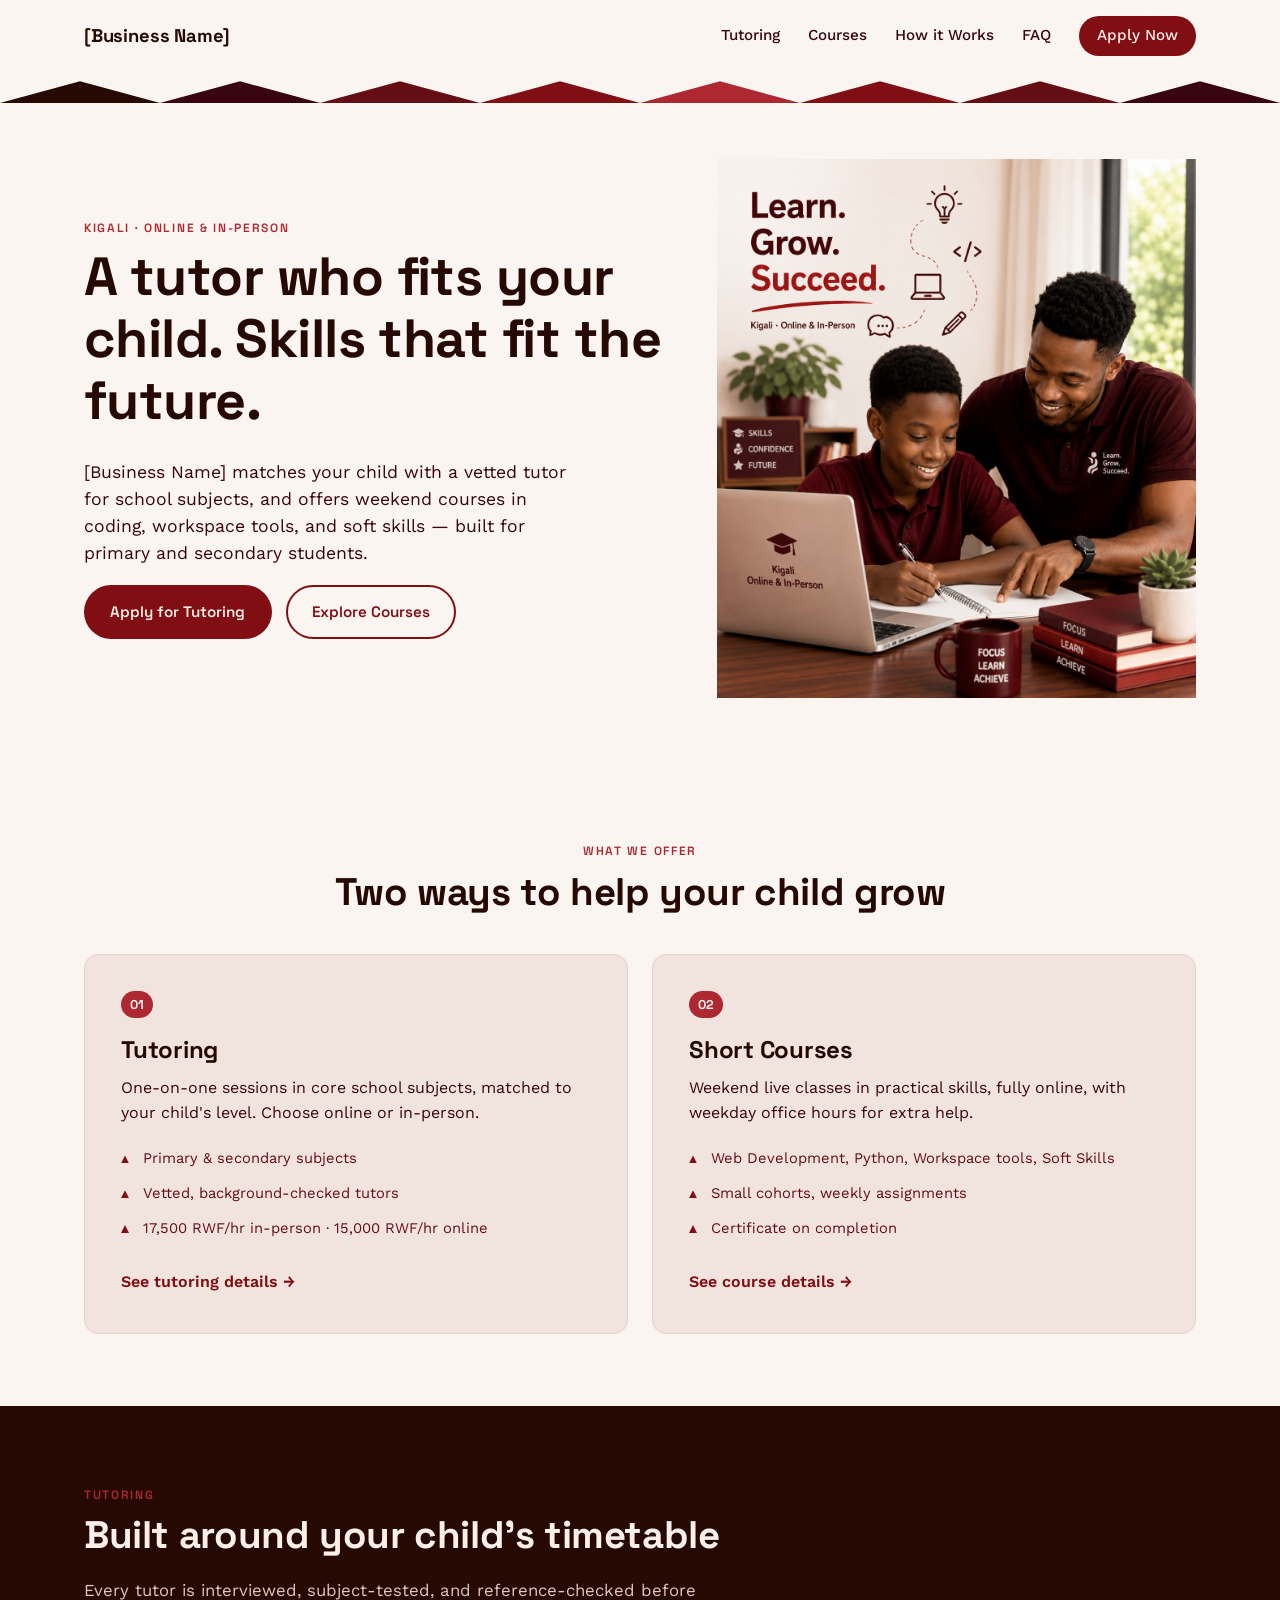
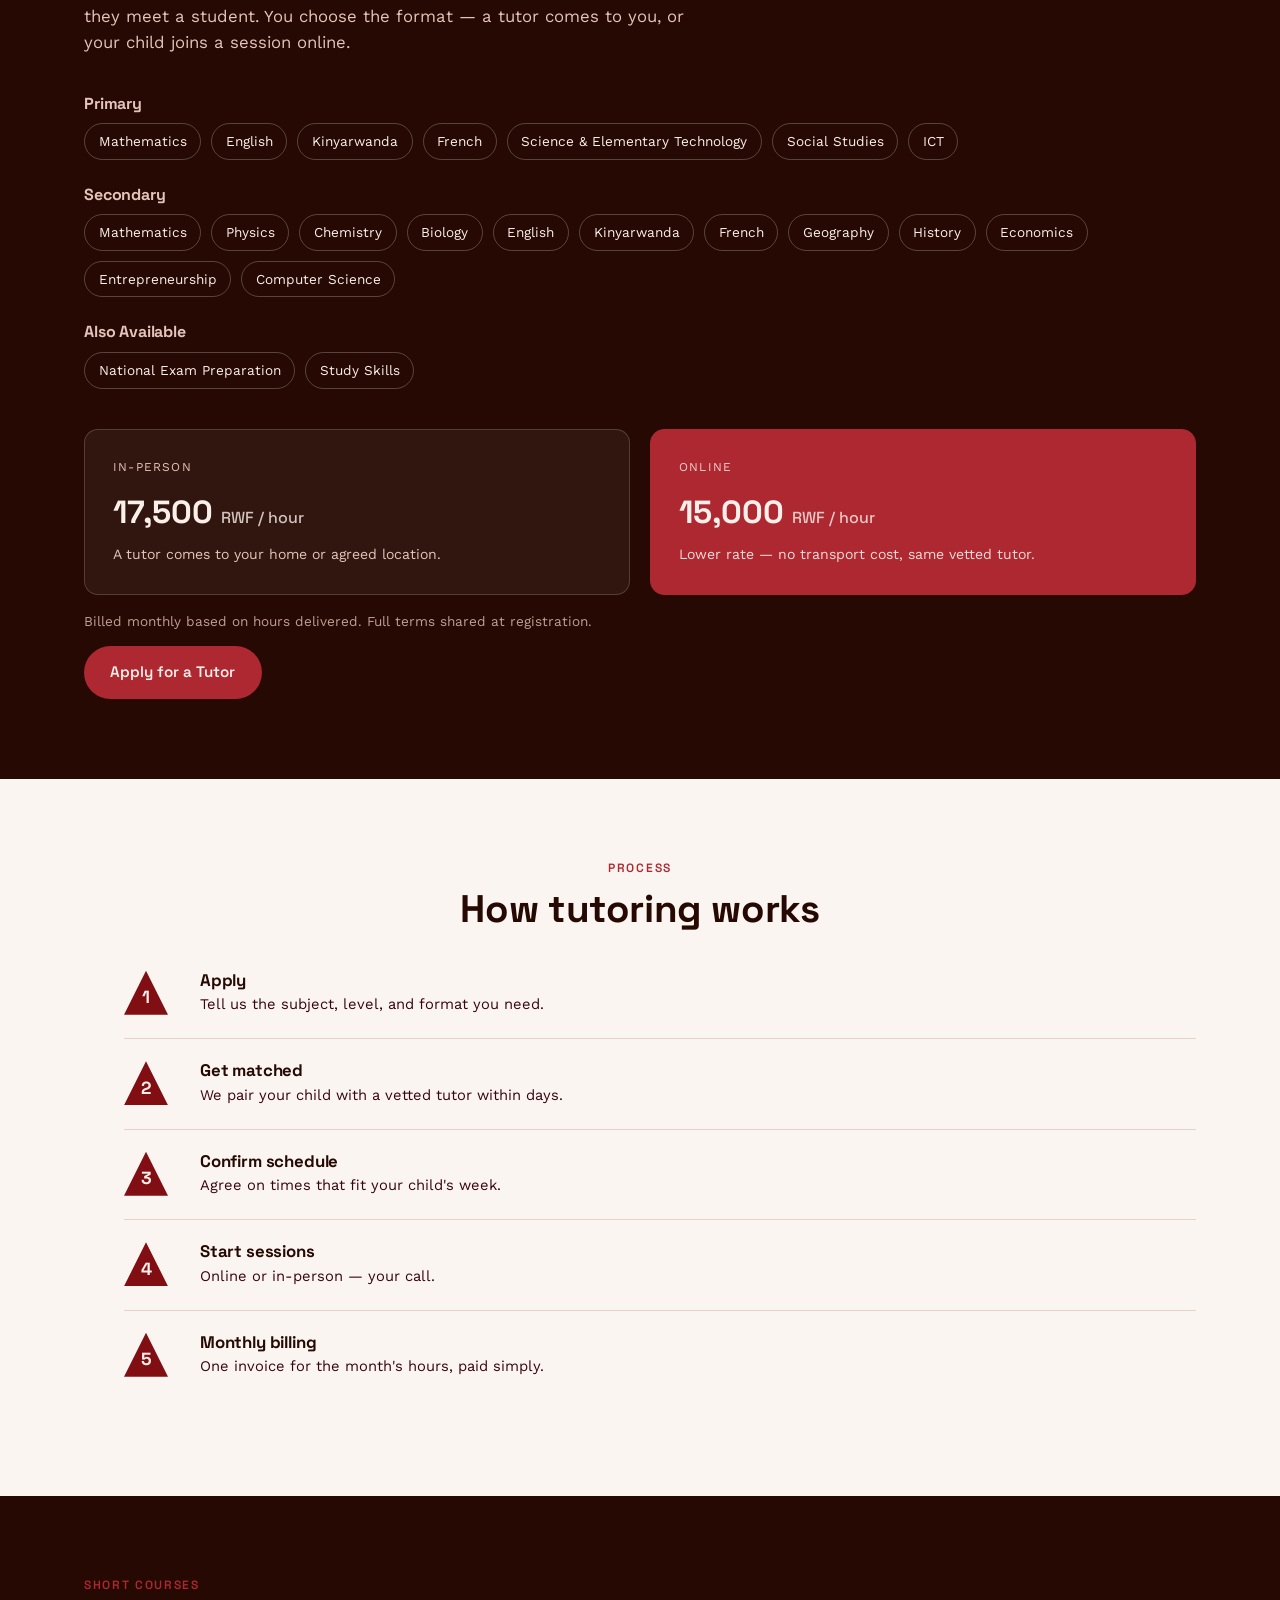
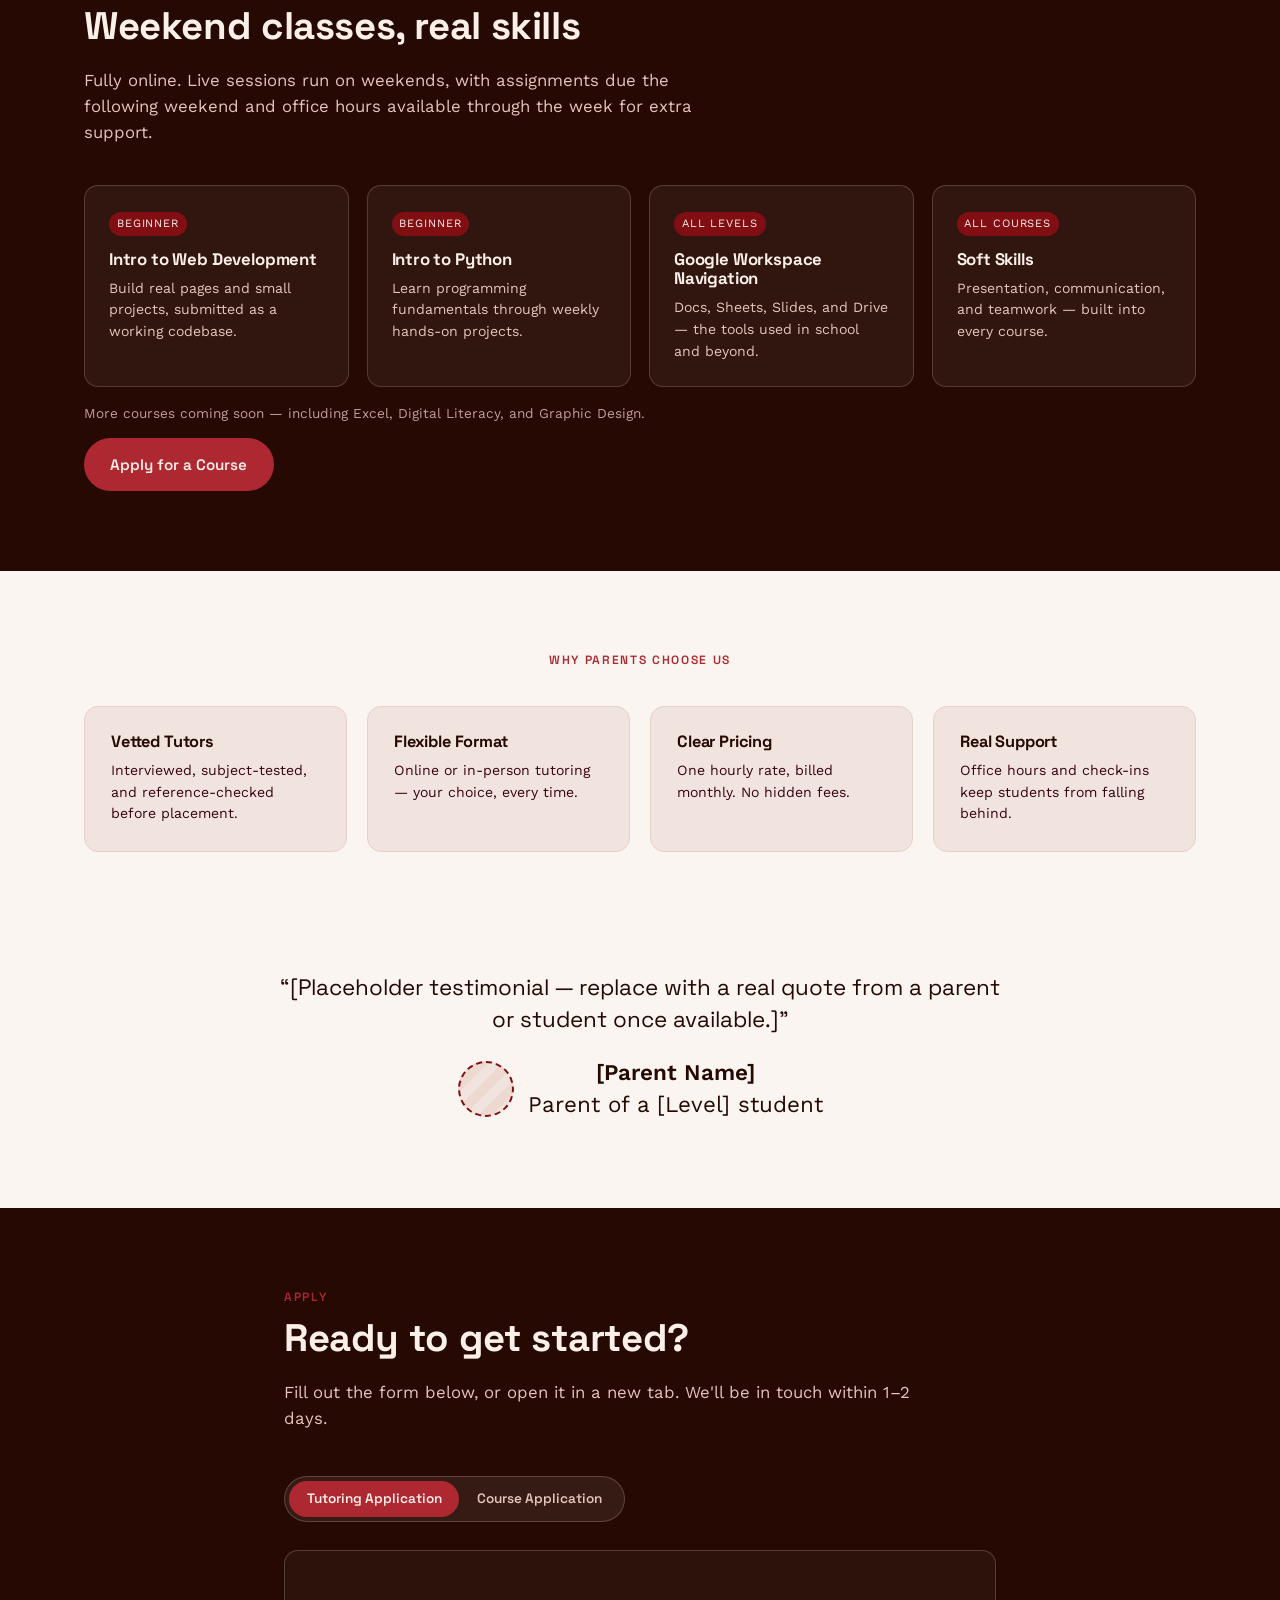
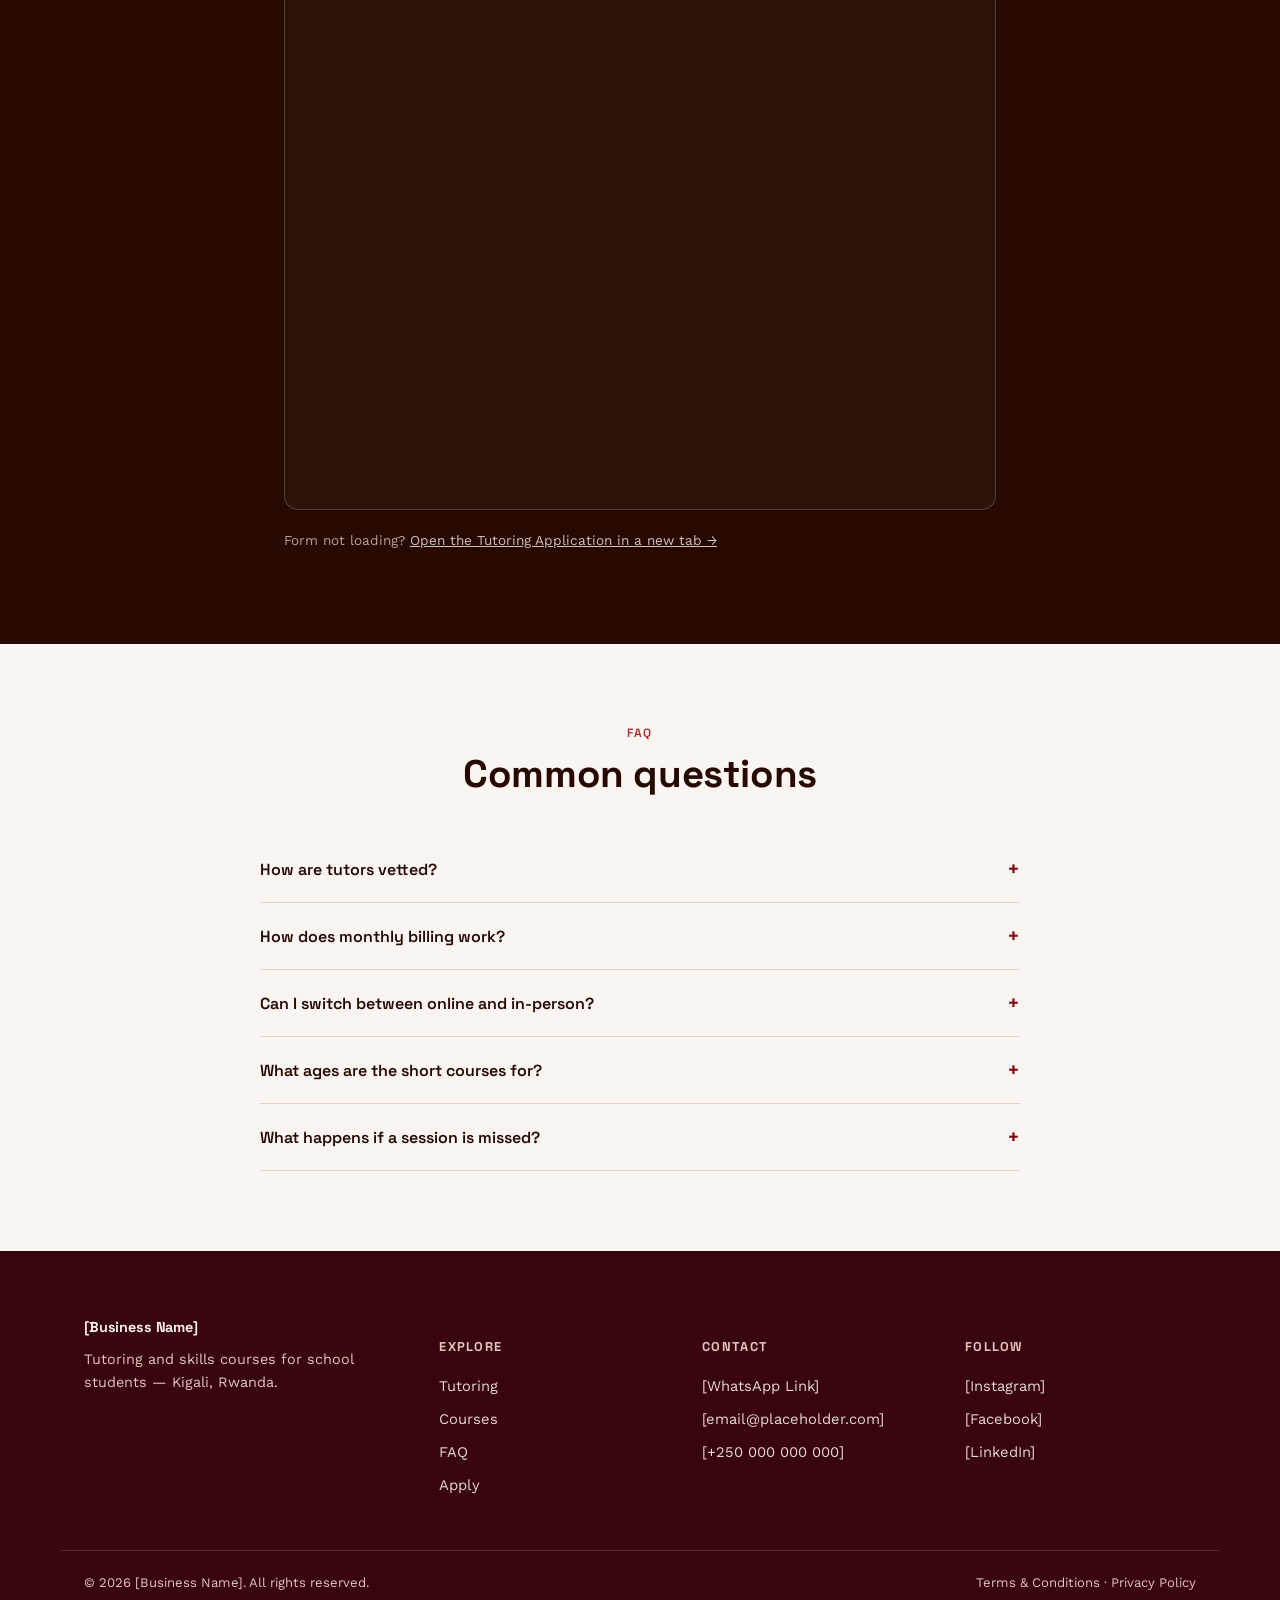
==== index.html @ 41f549b1 "---" ====
<!DOCTYPE html>
<html lang="en">
<head>
<meta charset="UTF-8">
<meta name="viewport" content="width=device-width, initial-scale=1.0">
<title>[Business Name] — Tutoring & Skills Courses</title>
<meta name="description" content="[Business Name] connects students with vetted tutors and offers weekend skills courses for school kids, online and in-person.">

<link rel="preconnect" href="https://fonts.googleapis.com">
<link rel="preconnect" href="https://fonts.gstatic.com" crossorigin>
<link href="https://fonts.googleapis.com/css2?family=Space+Grotesk:wght@400;500;600;700&family=Work+Sans:wght@400;500;600&display=swap" rel="stylesheet">

<link rel="stylesheet" href="styles.css">
</head>
<body>

<!-- ================= HEADER ================= -->
<header class="site-header" id="siteHeader">
  <div class="wrap header-inner">
    <a href="#top" class="logo">[Business Name]</a>

    <nav class="main-nav" id="mainNav">
      <a href="#tutoring">Tutoring</a>
      <a href="#courses">Courses</a>
      <a href="#how-it-works">How it Works</a>
      <a href="#faq">FAQ</a>
      <a href="#apply" class="nav-cta">Apply Now</a>
    </nav>

    <button class="nav-toggle" id="navToggle" aria-label="Open menu" aria-expanded="false" aria-controls="mainNav">
      <span></span><span></span><span></span>
    </button>
  </div>
</header>

<main id="top">

  <!-- ================= HERO ================= -->
  <section class="hero">
    <div class="tri-band" aria-hidden="true">
      <span></span><span></span><span></span><span></span><span></span><span></span><span></span><span></span>
    </div>
    <div class="wrap hero-inner">
      <div class="hero-copy">
        <p class="eyebrow">Kigali · Online &amp; In-Person</p>
        <h1>A tutor who fits your child. Skills that fit the future.</h1>
        <p class="lead">[Business Name] matches your child with a vetted tutor for school subjects, and offers
          weekend courses in coding, workspace tools, and soft skills — built for primary and secondary students.</p>
        <div class="hero-actions">
          <a href="#apply" class="btn btn-primary">Apply for Tutoring</a>
          <a href="#courses" class="btn btn-ghost">Explore Courses</a>
        </div>
      </div>
      <div>
        <span><img src="1.png" alt="Tutor and student"></span>
      </div>
    </div>
  </section>

  <!-- ================= PATHWAYS ================= -->
  <section class="pathways wrap" id="pathways">
    <p class="eyebrow center">What We Offer</p>
    <h2 class="section-title center">Two ways to help your child grow</h2>

    <div class="path-grid">
      <article class="path-card">
        <span class="path-index">01</span>
        <h3>Tutoring</h3>
        <p>One-on-one sessions in core school subjects, matched to your child's level. Choose online or in-person.</p>
        <ul class="path-list">
          <li>Primary &amp; secondary subjects</li>
          <li>Vetted, background-checked tutors</li>
          <li>17,500 RWF/hr in-person · 15,000 RWF/hr online</li>
        </ul>
        <a href="#tutoring" class="link-arrow">See tutoring details →</a>
      </article>

      <article class="path-card">
        <span class="path-index">02</span>
        <h3>Short Courses</h3>
        <p>Weekend live classes in practical skills, fully online, with weekday office hours for extra help.</p>
        <ul class="path-list">
          <li>Web Development, Python, Workspace tools, Soft Skills</li>
          <li>Small cohorts, weekly assignments</li>
          <li>Certificate on completion</li>
        </ul>
        <a href="#courses" class="link-arrow">See course details →</a>
      </article>
    </div>
  </section>

  <!-- ================= TUTORING ================= -->
  <section class="section-dark" id="tutoring">
    <div class="wrap">
      <p class="eyebrow">Tutoring</p>
      <h2 class="section-title">Built around your child's timetable</h2>
      <p class="section-intro">Every tutor is interviewed, subject-tested, and reference-checked before they meet a
        student. You choose the format — a tutor comes to you, or your child joins a session online.</p>

      <div class="subjects-block">
        <div class="subject-group">
          <h4>Primary</h4>
          <div class="chip-row">
            <span class="chip">Mathematics</span>
            <span class="chip">English</span>
            <span class="chip">Kinyarwanda</span>
            <span class="chip">French</span>
            <span class="chip">Science &amp; Elementary Technology</span>
            <span class="chip">Social Studies</span>
            <span class="chip">ICT</span>
          </div>
        </div>
        <div class="subject-group">
          <h4>Secondary</h4>
          <div class="chip-row">
            <span class="chip">Mathematics</span>
            <span class="chip">Physics</span>
            <span class="chip">Chemistry</span>
            <span class="chip">Biology</span>
            <span class="chip">English</span>
            <span class="chip">Kinyarwanda</span>
            <span class="chip">French</span>
            <span class="chip">Geography</span>
            <span class="chip">History</span>
            <span class="chip">Economics</span>
            <span class="chip">Entrepreneurship</span>
            <span class="chip">Computer Science</span>
          </div>
        </div>
        <div class="subject-group">
          <h4>Also Available</h4>
          <div class="chip-row">
            <span class="chip">National Exam Preparation</span>
            <span class="chip">Study Skills</span>
          </div>
        </div>
      </div>

      <div class="pricing-row">
        <div class="price-card">
          <p class="price-label">In-Person</p>
          <p class="price-value">17,500 <span>RWF / hour</span></p>
          <p class="price-note">A tutor comes to your home or agreed location.</p>
        </div>
        <div class="price-card price-card-accent">
          <p class="price-label">Online</p>
          <p class="price-value">15,000 <span>RWF / hour</span></p>
          <p class="price-note">Lower rate — no transport cost, same vetted tutor.</p>
        </div>
      </div>

      <p class="fine-print">Billed monthly based on hours delivered. Full terms shared at registration.</p>
      <a href="#apply" class="btn btn-primary">Apply for a Tutor</a>
    </div>
  </section>

  <!-- ================= HOW IT WORKS ================= -->
  <section class="wrap how-it-works" id="how-it-works">
    <p class="eyebrow center">Process</p>
    <h2 class="section-title center">How tutoring works</h2>

    <ol class="steps">
      <li><span class="step-num">1</span><div><h4>Apply</h4><p>Tell us the subject, level, and format you need.</p></div></li>
      <li><span class="step-num">2</span><div><h4>Get matched</h4><p>We pair your child with a vetted tutor within days.</p></div></li>
      <li><span class="step-num">3</span><div><h4>Confirm schedule</h4><p>Agree on times that fit your child's week.</p></div></li>
      <li><span class="step-num">4</span><div><h4>Start sessions</h4><p>Online or in-person — your call.</p></div></li>
      <li><span class="step-num">5</span><div><h4>Monthly billing</h4><p>One invoice for the month's hours, paid simply.</p></div></li>
    </ol>
  </section>

  <!-- ================= COURSES ================= -->
  <section class="section-dark" id="courses">
    <div class="wrap">
      <p class="eyebrow">Short Courses</p>
      <h2 class="section-title">Weekend classes, real skills</h2>
      <p class="section-intro">Fully online. Live sessions run on weekends, with assignments due the following
        weekend and office hours available through the week for extra support.</p>

      <div class="course-grid">
        <article class="course-card">
          <span class="course-tag">Beginner</span>
          <h3>Intro to Web Development</h3>
          <p>Build real pages and small projects, submitted as a working codebase.</p>
        </article>
        <article class="course-card">
          <span class="course-tag">Beginner</span>
          <h3>Intro to Python</h3>
          <p>Learn programming fundamentals through weekly hands-on projects.</p>
        </article>
        <article class="course-card">
          <span class="course-tag">All levels</span>
          <h3>Google Workspace Navigation</h3>
          <p>Docs, Sheets, Slides, and Drive — the tools used in school and beyond.</p>
        </article>
        <article class="course-card">
          <span class="course-tag">All courses</span>
          <h3>Soft Skills</h3>
          <p>Presentation, communication, and teamwork — built into every course.</p>
        </article>
      </div>

      <p class="fine-print">More courses coming soon — including Excel, Digital Literacy, and Graphic Design.</p>
      <a href="#apply" class="btn btn-primary">Apply for a Course</a>
    </div>
  </section>

  <!-- ================= WHY US ================= -->
  <section class="wrap why-us">
    <p class="eyebrow center">Why Parents Choose Us</p>
    <div class="badge-grid">
      <div class="badge-item">
        <h4>Vetted Tutors</h4>
        <p>Interviewed, subject-tested, and reference-checked before placement.</p>
      </div>
      <div class="badge-item">
        <h4>Flexible Format</h4>
        <p>Online or in-person tutoring — your choice, every time.</p>
      </div>
      <div class="badge-item">
        <h4>Clear Pricing</h4>
        <p>One hourly rate, billed monthly. No hidden fees.</p>
      </div>
      <div class="badge-item">
        <h4>Real Support</h4>
        <p>Office hours and check-ins keep students from falling behind.</p>
      </div>
    </div>
  </section>

  <!-- ================= TESTIMONIAL PLACEHOLDER ================= -->
  <section class="testimonial wrap">
    <blockquote>
      <p>“[Placeholder testimonial — replace with a real quote from a parent or student once available.]”</p>
      <footer>
        <div class="avatar placeholder-box small" aria-hidden="true"></div>
        <div>
          <p class="t-name">[Parent Name]</p>
          <p class="t-role">Parent of a [Level] student</p>
        </div>
      </footer>
    </blockquote>
  </section>

  <!-- ================= APPLY ================= -->
  <section class="section-dark" id="apply">
    <div class="wrap apply-wrap">
      <p class="eyebrow">Apply</p>
      <h2 class="section-title">Ready to get started?</h2>
      <p class="section-intro">Fill out the form below, or open it in a new tab. We'll be in touch within 1–2 days.</p>

      <div class="apply-toggle" role="tablist" aria-label="Choose application type">
        <button class="toggle-btn is-active" data-target="form-tutoring" role="tab" aria-selected="true">Tutoring Application</button>
        <button class="toggle-btn" data-target="form-courses" role="tab" aria-selected="false">Course Application</button>
      </div>

      <div class="form-embed" id="form-tutoring">
        <!-- Replace src below with your live Google Form / Airtable form embed URL -->
        <iframe src="about:blank" title="Tutoring application form placeholder" loading="lazy"></iframe>
        <p class="fine-print">Form not loading? <a href="#" id="tutoringFormLink">Open the Tutoring Application in a new tab →</a></p>
      </div>

      <div class="form-embed" id="form-courses" hidden>
        <iframe src="about:blank" title="Course application form placeholder" loading="lazy"></iframe>
        <p class="fine-print">Form not loading? <a href="#" id="courseFormLink">Open the Course Application in a new tab →</a></p>
      </div>
    </div>
  </section>

  <!-- ================= FAQ ================= -->
  <section class="wrap faq" id="faq">
    <p class="eyebrow center">FAQ</p>
    <h2 class="section-title center">Common questions</h2>

    <div class="accordion">
      <div class="acc-item">
        <button class="acc-trigger" aria-expanded="false">How are tutors vetted?</button>
        <div class="acc-panel"><p>Every tutor goes through an interview, a subject-competency check, and reference checks before being matched with a student.</p></div>
      </div>
      <div class="acc-item">
        <button class="acc-trigger" aria-expanded="false">How does monthly billing work?</button>
        <div class="acc-panel"><p>Tutors log hours delivered. At month-end you receive one invoice for the total hours, due by the 5th of the following month.</p></div>
      </div>
      <div class="acc-item">
        <button class="acc-trigger" aria-expanded="false">Can I switch between online and in-person?</button>
        <div class="acc-panel"><p>Yes — format is chosen per session based on what works best for your family.</p></div>
      </div>
      <div class="acc-item">
        <button class="acc-trigger" aria-expanded="false">What ages are the short courses for?</button>
        <div class="acc-panel"><p>Courses are designed for primary and secondary students. Each course page notes the recommended level.</p></div>
      </div>
      <div class="acc-item">
        <button class="acc-trigger" aria-expanded="false">What happens if a session is missed?</button>
        <div class="acc-panel"><p>[Placeholder — add your rescheduling / missed-session policy here.]</p></div>
      </div>
    </div>
  </section>

</main>

<!-- ================= FOOTER ================= -->
<footer class="site-footer">
  <div class="wrap footer-inner">
    <div class="footer-brand">
      <p class="logo">[Business Name]</p>
      <p>Tutoring and skills courses for school students — Kigali, Rwanda.</p>
    </div>

    <div class="footer-col">
      <h5>Explore</h5>
      <a href="#tutoring">Tutoring</a>
      <a href="#courses">Courses</a>
      <a href="#faq">FAQ</a>
      <a href="#apply">Apply</a>
    </div>

    <div class="footer-col">
      <h5>Contact</h5>
      <a href="#">[WhatsApp Link]</a>
      <a href="mailto:hello@example.com">[email@placeholder.com]</a>
      <a href="tel:+250000000000">[+250 000 000 000]</a>
    </div>

    <div class="footer-col">
      <h5>Follow</h5>
      <a href="#">[Instagram]</a>
      <a href="#">[Facebook]</a>
      <a href="#">[LinkedIn]</a>
    </div>
  </div>
  <div class="wrap footer-bottom">
    <p>© <span id="year"></span> [Business Name]. All rights reserved.</p>
    <p><a href="#">Terms &amp; Conditions</a> · <a href="#">Privacy Policy</a></p>
  </div>
</footer>

<script src="script.js"></script>
</body>
</html>
---- styles.css ----
/* =========================================================
   DESIGN TOKENS
   ========================================================= */
:root{
  --ink:      #250902;   /* darkest — primary text on light bg */
  --wine:     #38040e;   /* dark section backgrounds */
  --crimson:  #640d14;   /* mid accent */
  --red:      #800e13;   /* primary buttons / accent */
  --scarlet:  #ad2831;   /* bright accent / hover */

  --cream:    #FAF5F1;   /* light page background */
  --cream-2:  #F1E4DE;   /* light card background */
  --line:     #E4D2CA;   /* hairline borders on light bg */

  --on-dark:      #FBEFEA;
  --on-dark-soft: #E4C4BC;

  --font-display: 'Space Grotesk', system-ui, sans-serif;
  --font-body:    'Work Sans', system-ui, sans-serif;

  --radius: 14px;
  --wrap: 1160px;

  --ease: cubic-bezier(.4,0,.2,1);
}

@media (prefers-reduced-motion: reduce){
  *{ animation-duration: 0.001ms !important; transition-duration: 0.001ms !important; }
}

/* =========================================================
   BASE
   ========================================================= */
*, *::before, *::after{ box-sizing: border-box; }
html{ scroll-behavior: smooth; }
body{
  margin:0;
  font-family: var(--font-body);
  color: var(--ink);
  background: var(--cream);
  line-height: 1.55;
  -webkit-font-smoothing: antialiased;
}
h1,h2,h3,h4{
  font-family: var(--font-display);
  margin: 0 0 .5em;
  line-height: 1.15;
  letter-spacing: -0.01em;
}
p{ margin: 0 0 1em; }
a{ color: inherit; text-decoration: none; }
img{ max-width: 100%; display: block; }
ul{ list-style: none; margin: 0; padding: 0; }

a:focus-visible,
button:focus-visible,
.acc-trigger:focus-visible{
  outline: 3px solid var(--scarlet);
  outline-offset: 3px;
}

.wrap{
  max-width: var(--wrap);
  margin: 0 auto;
  padding: 0 24px;
}

.eyebrow{
  font-family: var(--font-display);
  text-transform: uppercase;
  letter-spacing: .14em;
  font-size: .75rem;
  font-weight: 600;
  color: var(--scarlet);
  margin-bottom: .75em;
}
.eyebrow.center{ text-align: center; }

.section-title{ font-size: clamp(1.7rem, 3vw, 2.4rem); }
.section-title.center{ text-align: center; }
.section-intro{
  max-width: 640px;
  color: var(--wine);
  font-size: 1.05rem;
}
.section-dark .section-intro{ color: var(--on-dark-soft); }

.fine-print{ font-size: .85rem; color: var(--crimson); opacity: .8; }
.section-dark .fine-print{ color: var(--on-dark-soft); }

/* Placeholder blocks — clearly marked, easy to spot & replace */
.placeholder-box{
  background: repeating-linear-gradient(135deg, var(--cream-2), var(--cream-2) 10px, #EDD9D0 10px, #EDD9D0 20px);
  border: 2px dashed var(--red);
  border-radius: var(--radius);
  display: flex;
  align-items: center;
  justify-content: center;
  text-align: center;
  color: var(--crimson);
  font-size: .85rem;
  font-weight: 500;
  padding: 24px;
  min-height: 220px;
}
.placeholder-box.small{ min-height: 56px; width: 56px; border-radius: 50%; flex-shrink: 0; }

/* =========================================================
   BUTTONS
   ========================================================= */
.btn{
  display: inline-flex;
  align-items: center;
  gap: .5em;
  padding: .85em 1.6em;
  border-radius: 999px;
  font-family: var(--font-display);
  font-weight: 600;
  font-size: .95rem;
  border: 2px solid transparent;
  cursor: pointer;
  transition: transform .18s var(--ease), background .18s var(--ease), color .18s var(--ease), border-color .18s var(--ease);
}
.btn-primary{
  background: var(--red);
  color: var(--on-dark);
}
.btn-primary:hover{ background: var(--scarlet); transform: translateY(-2px); }

.btn-ghost{
  background: transparent;
  border-color: currentColor;
  color: var(--red);
}
.section-dark .btn-ghost{ color: var(--on-dark); }
.btn-ghost:hover{ background: var(--red); color: var(--on-dark); transform: translateY(-2px); }

.link-arrow{
  display: inline-block;
  margin-top: .5em;
  font-weight: 600;
  color: var(--red);
  border-bottom: 2px solid transparent;
  transition: border-color .18s var(--ease);
}
.link-arrow:hover{ border-color: var(--red); }

/* =========================================================
   HEADER
   ========================================================= */
.site-header{
  position: sticky;
  top: 0;
  z-index: 100;
  background: rgba(250,245,241,.85);
  backdrop-filter: blur(10px);
  border-bottom: 1px solid transparent;
  transition: border-color .2s var(--ease), box-shadow .2s var(--ease);
}
.site-header.is-scrolled{
  border-color: var(--line);
  box-shadow: 0 4px 20px rgba(37,9,2,.06);
}
.header-inner{
  display: flex;
  align-items: center;
  justify-content: space-between;
  padding-top: 16px;
  padding-bottom: 16px;
}
.logo{
  font-family: var(--font-display);
  font-weight: 700;
  font-size: 1.15rem;
  letter-spacing: -0.01em;
  color: var(--ink);
}
.main-nav{
  display: flex;
  align-items: center;
  gap: 28px;
}
.main-nav a{
  font-weight: 500;
  font-size: .95rem;
  color: var(--wine);
  position: relative;
}
.main-nav a:not(.nav-cta):after{
  content:'';
  position: absolute;
  left: 0; bottom: -6px;
  width: 0; height: 2px;
  background: var(--scarlet);
  transition: width .18s var(--ease);
}
.main-nav a:not(.nav-cta):hover:after{ width: 100%; }
.nav-cta{
  background: var(--red);
  color: var(--on-dark) !important;
  padding: .55em 1.2em;
  border-radius: 999px;
}
.nav-cta:hover{ background: var(--scarlet); }

.nav-toggle{
  display: none;
  flex-direction: column;
  gap: 5px;
  background: none;
  border: none;
  cursor: pointer;
  padding: 8px;
}
.nav-toggle span{
  width: 22px; height: 2px;
  background: var(--ink);
  transition: transform .2s var(--ease), opacity .2s var(--ease);
}

/* =========================================================
   TRIANGLE BAND — signature motif (Imigongo-inspired geometry)
   ========================================================= */
.tri-band{
  display: flex;
  height: 22px;
  width: 100%;
}
.tri-band span{
  flex: 1;
  clip-path: polygon(50% 0, 100% 100%, 0 100%);
  margin: 0 -1px;
}
.tri-band span:nth-child(8n+1){ background: var(--ink); }
.tri-band span:nth-child(8n+2){ background: var(--wine); }
.tri-band span:nth-child(8n+3){ background: var(--crimson); }
.tri-band span:nth-child(8n+4){ background: var(--red); }
.tri-band span:nth-child(8n+5){ background: var(--scarlet); }
.tri-band span:nth-child(8n+6){ background: var(--red); }
.tri-band span:nth-child(8n+7){ background: var(--crimson); }
.tri-band span:nth-child(8n+8){ background: var(--wine); }

/* =========================================================
   HERO
   ========================================================= */
.hero{ padding-top: 8px; background: var(--cream); }
.hero-inner{
  display: grid;
  grid-template-columns: 1.1fr .9fr;
  gap: 48px;
  align-items: center;
  padding-top: 56px;
  padding-bottom: 72px;
}
.hero-copy h1{
  font-size: clamp(2.1rem, 4.2vw, 3.4rem);
  color: var(--ink);
}
.hero-copy .lead{
  font-size: 1.1rem;
  color: var(--wine);
  max-width: 46ch;
}
.hero-actions{ display: flex; gap: 14px; flex-wrap: wrap; margin-top: 8px; }
.hero-media{ aspect-ratio: 4 / 4.5; }

/* =========================================================
   PATHWAYS
   ========================================================= */
.pathways{ padding: 72px 24px; }
.path-grid{
  display: grid;
  grid-template-columns: 1fr 1fr;
  gap: 24px;
  margin-top: 40px;
}
.path-card{
  background: var(--cream-2);
  border-radius: var(--radius);
  padding: 36px;
  position: relative;
  border: 1px solid var(--line);
  transition: transform .2s var(--ease), box-shadow .2s var(--ease);
}
.path-card:hover{ transform: translateY(-4px); box-shadow: 0 16px 32px rgba(37,9,2,.08); }
.path-index{
  font-family: var(--font-display);
  font-size: .8rem;
  font-weight: 700;
  color: var(--on-dark);
  background: var(--scarlet);
  padding: .3em .7em;
  border-radius: 999px;
  display: inline-block;
  margin-bottom: 18px;
}
.path-card h3{ font-size: 1.5rem; color: var(--ink); }
.path-card p{ color: var(--wine); }
.path-list{ margin: 16px 0; }
.path-list li{
  padding: 6px 0 6px 22px;
  position: relative;
  color: var(--crimson);
  font-size: .92rem;
}
.path-list li:before{
  content:'';
  position: absolute; left: 0; top: 14px;
  width: 8px; height: 8px;
  background: var(--red);
  clip-path: polygon(50% 0, 100% 100%, 0 100%);
}

/* =========================================================
   DARK SECTIONS
   ========================================================= */
.section-dark{
  background: var(--ink);
  color: var(--on-dark);
  padding: 80px 0;
}
.section-dark .section-title{ color: var(--on-dark); }
.section-dark h3, .section-dark h4{ color: var(--on-dark); }

/* Subjects */
.subjects-block{ margin: 40px 0; display: grid; gap: 26px; }
.subject-group h4{ font-size: 1rem; color: var(--on-dark-soft); margin-bottom: 10px; }
.chip-row{ display: flex; flex-wrap: wrap; gap: 10px; }
.chip{
  border: 1px solid rgba(251,239,234,.25);
  color: var(--on-dark);
  padding: .5em 1em;
  border-radius: 999px;
  font-size: .85rem;
}

/* Pricing */
.pricing-row{ display: grid; grid-template-columns: 1fr 1fr; gap: 20px; margin: 32px 0 16px; }
.price-card{
  background: rgba(251,239,234,.06);
  border: 1px solid rgba(251,239,234,.18);
  border-radius: var(--radius);
  padding: 28px;
}
.price-card-accent{ background: var(--scarlet); border-color: var(--scarlet); }
.price-label{ text-transform: uppercase; letter-spacing: .1em; font-size: .75rem; color: var(--on-dark-soft); }
.price-card-accent .price-label{ color: var(--on-dark); opacity: .85; }
.price-value{ font-family: var(--font-display); font-size: 2rem; font-weight: 700; margin: .2em 0; }
.price-value span{ font-size: 1rem; font-weight: 500; opacity: .8; }
.price-note{ font-size: .88rem; color: var(--on-dark-soft); margin: 0; }
.price-card-accent .price-note{ color: var(--on-dark); opacity: .9; }

.section-dark .btn-primary{ background: var(--scarlet); }
.section-dark .btn-primary:hover{ background: var(--on-dark); color: var(--ink); }

/* Courses */
.course-grid{
  display: grid;
  grid-template-columns: repeat(4, 1fr);
  gap: 18px;
  margin: 40px 0 16px;
}
.course-card{
  background: rgba(251,239,234,.06);
  border: 1px solid rgba(251,239,234,.18);
  border-radius: var(--radius);
  padding: 24px;
  transition: background .18s var(--ease), transform .18s var(--ease);
}
.course-card:hover{ background: rgba(251,239,234,.12); transform: translateY(-3px); }
.course-tag{
  display: inline-block;
  font-size: .7rem;
  text-transform: uppercase;
  letter-spacing: .08em;
  color: var(--on-dark);
  background: var(--red);
  padding: .3em .7em;
  border-radius: 999px;
  margin-bottom: 14px;
}
.course-card h3{ font-size: 1.05rem; }
.course-card p{ font-size: .88rem; color: var(--on-dark-soft); margin: 0; }

/* =========================================================
   HOW IT WORKS
   ========================================================= */
.how-it-works{ padding: 80px 24px; }
.steps{ margin-top: 40px; display: grid; gap: 22px; }
.steps li{
  display: grid;
  grid-template-columns: 56px 1fr;
  gap: 20px;
  align-items: start;
  padding-bottom: 22px;
  border-bottom: 1px solid var(--line);
}
.steps li:last-child{ border-bottom: none; }
.step-num{
  font-family: var(--font-display);
  font-weight: 700;
  font-size: 1.1rem;
  width: 44px; height: 44px;
  display: flex; align-items: center; justify-content: center;
  background: var(--red);
  color: var(--on-dark);
  clip-path: polygon(50% 0, 100% 100%, 0 100%);
  padding-top: 10px;
}
.steps h4{ font-size: 1.05rem; color: var(--ink); margin-bottom: .2em; }
.steps p{ color: var(--wine); margin: 0; font-size: .92rem; }

/* =========================================================
   WHY US
   ========================================================= */
.why-us{ padding: 80px 24px; }
.badge-grid{
  display: grid;
  grid-template-columns: repeat(4, 1fr);
  gap: 20px;
  margin-top: 36px;
}
.badge-item{
  padding: 26px;
  border: 1px solid var(--line);
  border-radius: var(--radius);
  background: var(--cream-2);
}
.badge-item h4{ font-size: 1.02rem; color: var(--ink); }
.badge-item p{ font-size: .88rem; color: var(--wine); margin: 0; }

/* =========================================================
   TESTIMONIAL
   ========================================================= */
.testimonial{ padding: 40px 24px 88px; }
.testimonial blockquote{
  margin: 0 auto;
  max-width: 720px;
  text-align: center;
}
.testimonial p{
  font-family: var(--font-display);
  font-size: 1.4rem;
  color: var(--ink);
  line-height: 1.4;
}
.testimonial footer{
  display: flex;
  align-items: center;
  justify-content: center;
  gap: 14px;
  margin-top: 20px;
}
.testimonial footer > div p{ margin: 0; font-family: var(--font-body); }
.t-name{ font-weight: 600; font-size: .92rem; }
.t-role{ font-size: .82rem; color: var(--crimson); }

/* =========================================================
   APPLY
   ========================================================= */
.apply-wrap{ max-width: 760px; }
.apply-toggle{
  display: inline-flex;
  background: rgba(251,239,234,.08);
  border: 1px solid rgba(251,239,234,.2);
  border-radius: 999px;
  padding: 4px;
  margin: 28px 0;
}
.toggle-btn{
  font-family: var(--font-display);
  font-weight: 600;
  font-size: .85rem;
  padding: .7em 1.3em;
  border-radius: 999px;
  border: none;
  background: transparent;
  color: var(--on-dark-soft);
  cursor: pointer;
  transition: background .18s var(--ease), color .18s var(--ease);
}
.toggle-btn.is-active{ background: var(--scarlet); color: var(--on-dark); }

.form-embed iframe{
  width: 100%;
  height: 560px;
  border: 1px solid rgba(251,239,234,.2);
  border-radius: var(--radius);
  background: rgba(251,239,234,.04);
}
.form-embed .fine-print{ margin-top: 12px; }
.form-embed .fine-print a{ color: var(--on-dark); text-decoration: underline; }

/* =========================================================
   FAQ / ACCORDION
   ========================================================= */
.faq{ padding: 80px 24px; }
.accordion{ max-width: 760px; margin: 40px auto 0; }
.acc-item{ border-bottom: 1px solid var(--line); }
.acc-trigger{
  width: 100%;
  text-align: left;
  background: none;
  border: none;
  padding: 20px 0;
  font-family: var(--font-display);
  font-weight: 600;
  font-size: 1rem;
  color: var(--ink);
  cursor: pointer;
  display: flex;
  justify-content: space-between;
  align-items: center;
}
.acc-trigger::after{
  content: '+';
  font-size: 1.3rem;
  color: var(--red);
  transition: transform .2s var(--ease);
  flex-shrink: 0;
  margin-left: 12px;
}
.acc-trigger[aria-expanded="true"]::after{ transform: rotate(45deg); }
.acc-panel{
  max-height: 0;
  overflow: hidden;
  transition: max-height .25s var(--ease);
}
.acc-panel p{ color: var(--wine); padding-bottom: 20px; font-size: .95rem; }

/* =========================================================
   FOOTER
   ========================================================= */
.site-footer{ background: var(--wine); color: var(--on-dark); padding-top: 64px; }
.footer-inner{
  display: grid;
  grid-template-columns: 1.4fr 1fr 1fr 1fr;
  gap: 32px;
  padding-bottom: 48px;
  border-bottom: 1px solid rgba(251,239,234,.15);
}
.footer-brand p{ color: var(--on-dark-soft); font-size: .9rem; max-width: 30ch; }
.footer-brand .logo{ color: var(--on-dark); margin-bottom: 10px; display: inline-block; }
.footer-col h5{
  font-family: var(--font-display);
  font-size: .8rem;
  text-transform: uppercase;
  letter-spacing: .1em;
  color: var(--on-dark-soft);
  margin-bottom: 14px;
}
.footer-col a{
  display: block;
  padding: 5px 0;
  color: var(--on-dark);
  font-size: .92rem;
  opacity: .9;
}
.footer-col a:hover{ opacity: 1; text-decoration: underline; }
.footer-bottom{
  display: flex;
  justify-content: space-between;
  flex-wrap: wrap;
  gap: 10px;
  padding: 22px 24px;
  font-size: .82rem;
  color: var(--on-dark-soft);
}
.footer-bottom a{ color: var(--on-dark-soft); }
.footer-bottom a:hover{ text-decoration: underline; }

/* =========================================================
   RESPONSIVE
   ========================================================= */
@media (max-width: 900px){
  .hero-inner{ grid-template-columns: 1fr; }
  .hero-media{ order: -1; aspect-ratio: 16/10; }
  .path-grid{ grid-template-columns: 1fr; }
  .pricing-row{ grid-template-columns: 1fr; }
  .course-grid{ grid-template-columns: 1fr 1fr; }
  .badge-grid{ grid-template-columns: 1fr 1fr; }
  .footer-inner{ grid-template-columns: 1fr 1fr; }
}

@media (max-width: 640px){
  .main-nav{
    position: fixed;
    inset: 68px 16px auto 16px;
    background: var(--cream);
    border: 1px solid var(--line);
    border-radius: var(--radius);
    flex-direction: column;
    align-items: stretch;
    padding: 12px;
    box-shadow: 0 20px 40px rgba(37,9,2,.15);
    transform-origin: top right;
    transform: scale(.96);
    opacity: 0;
    pointer-events: none;
    transition: transform .18s var(--ease), opacity .18s var(--ease);
  }
  .main-nav.is-open{ transform: scale(1); opacity: 1; pointer-events: auto; }
  .main-nav a{ padding: 12px 10px; }
  .nav-cta{ text-align: center; margin-top: 6px; }
  .nav-toggle{ display: flex; }
  .nav-toggle.is-open span:nth-child(1){ transform: translateY(7px) rotate(45deg); }
  .nav-toggle.is-open span:nth-child(2){ opacity: 0; }
  .nav-toggle.is-open span:nth-child(3){ transform: translateY(-7px) rotate(-45deg); }

  .course-grid{ grid-template-columns: 1fr; }
  .badge-grid{ grid-template-columns: 1fr; }
  .footer-inner{ grid-template-columns: 1fr; }
}
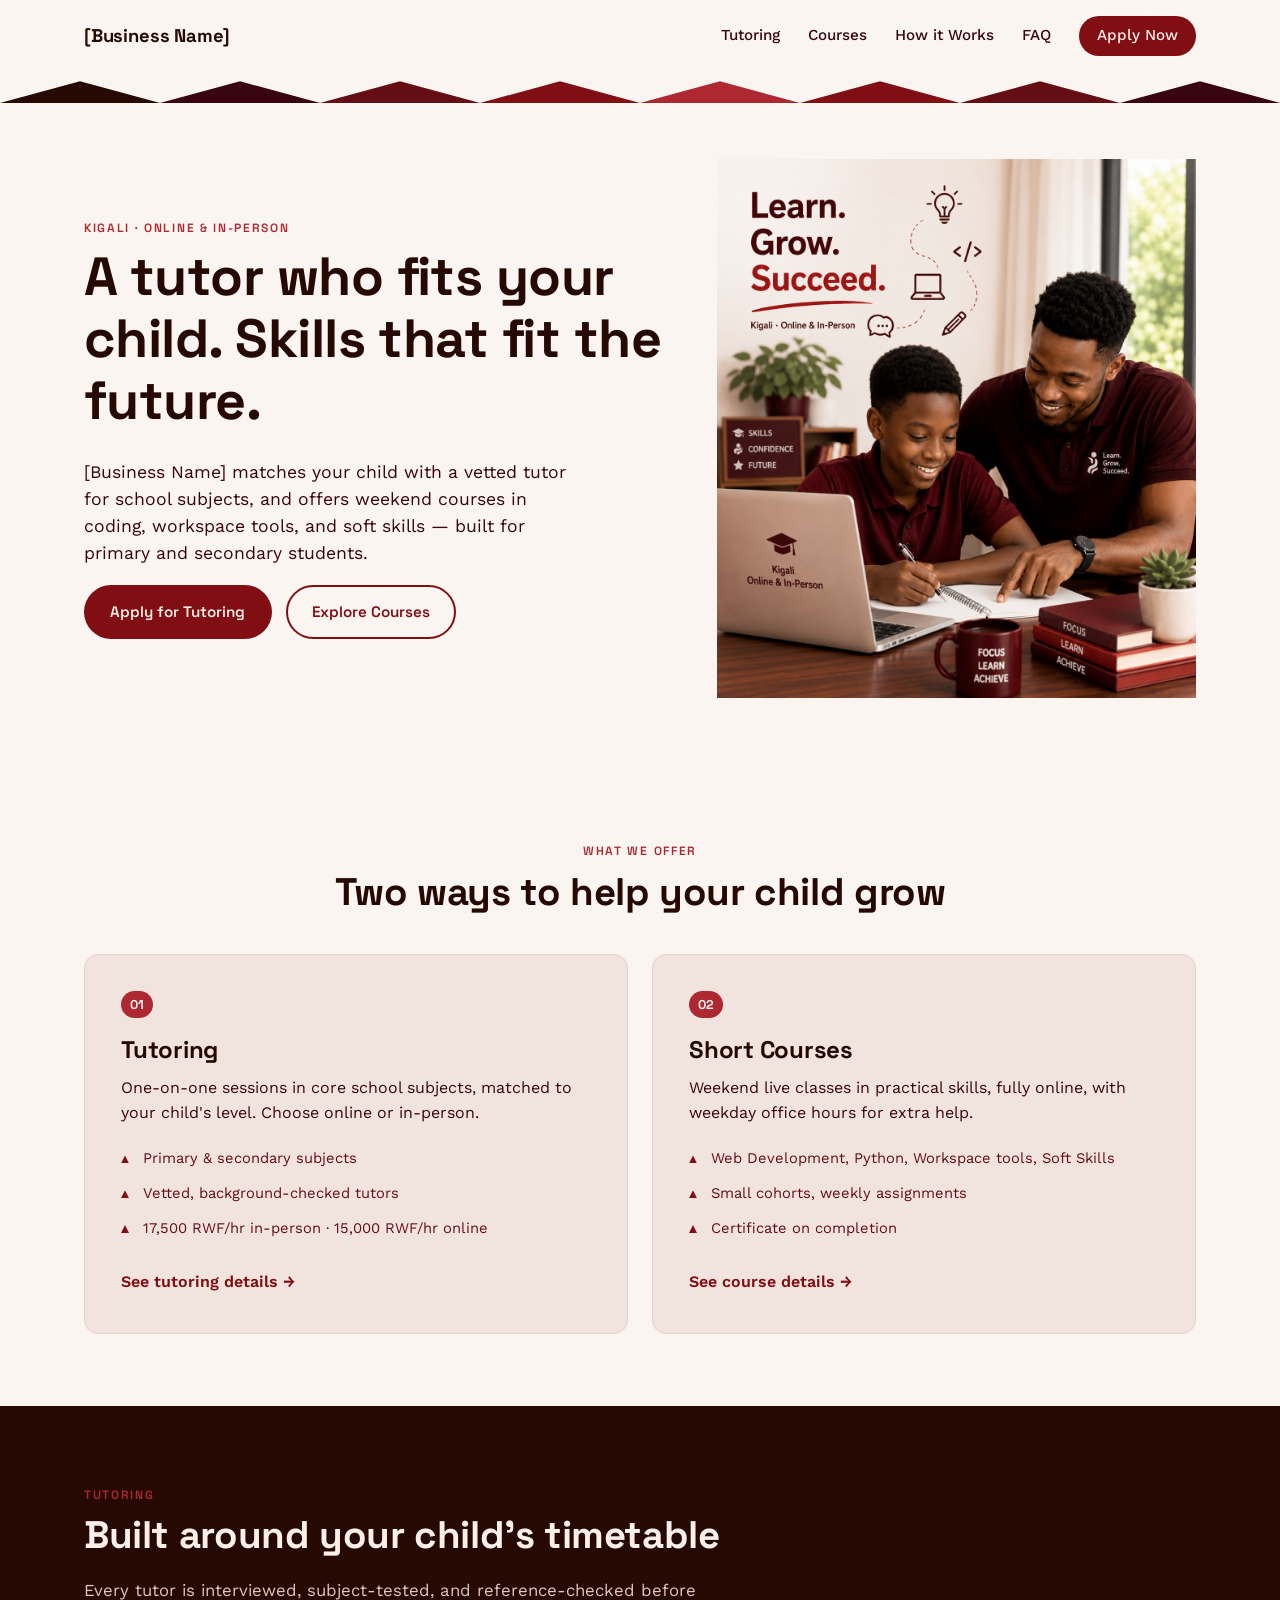
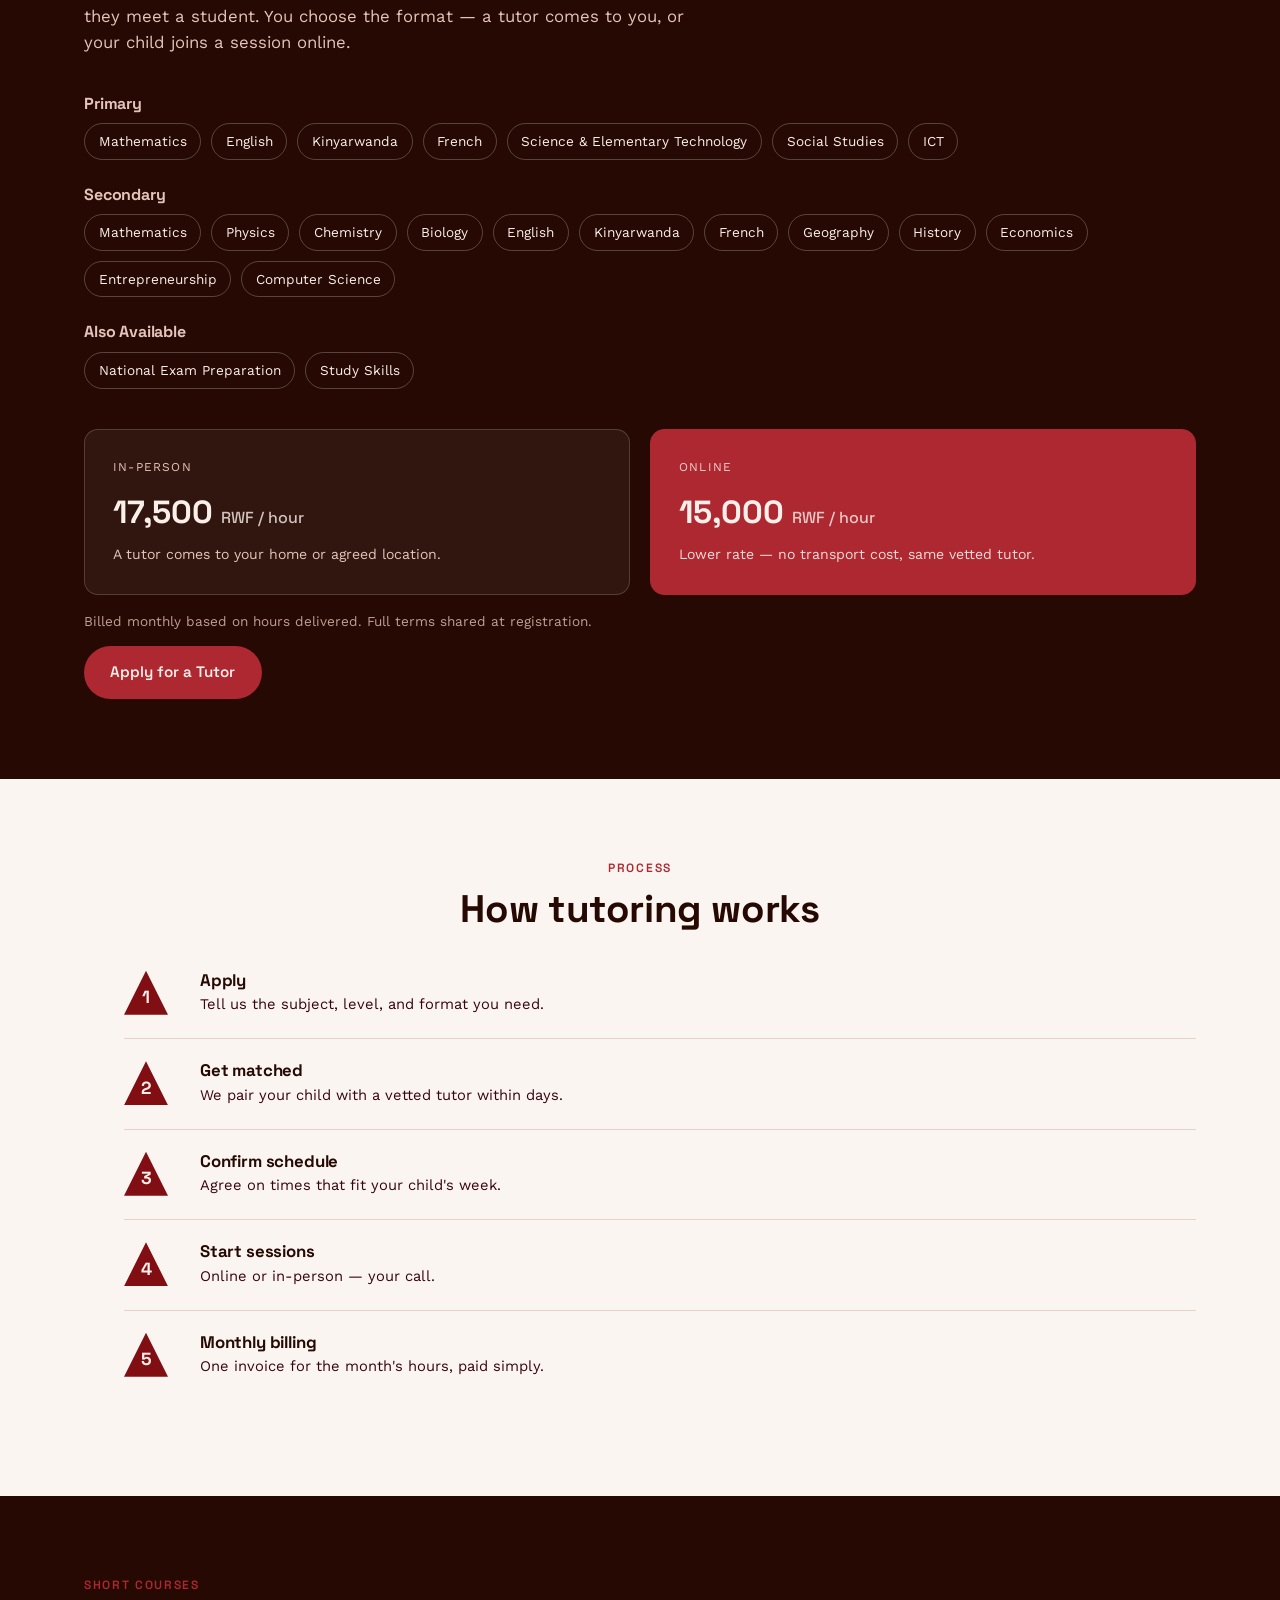
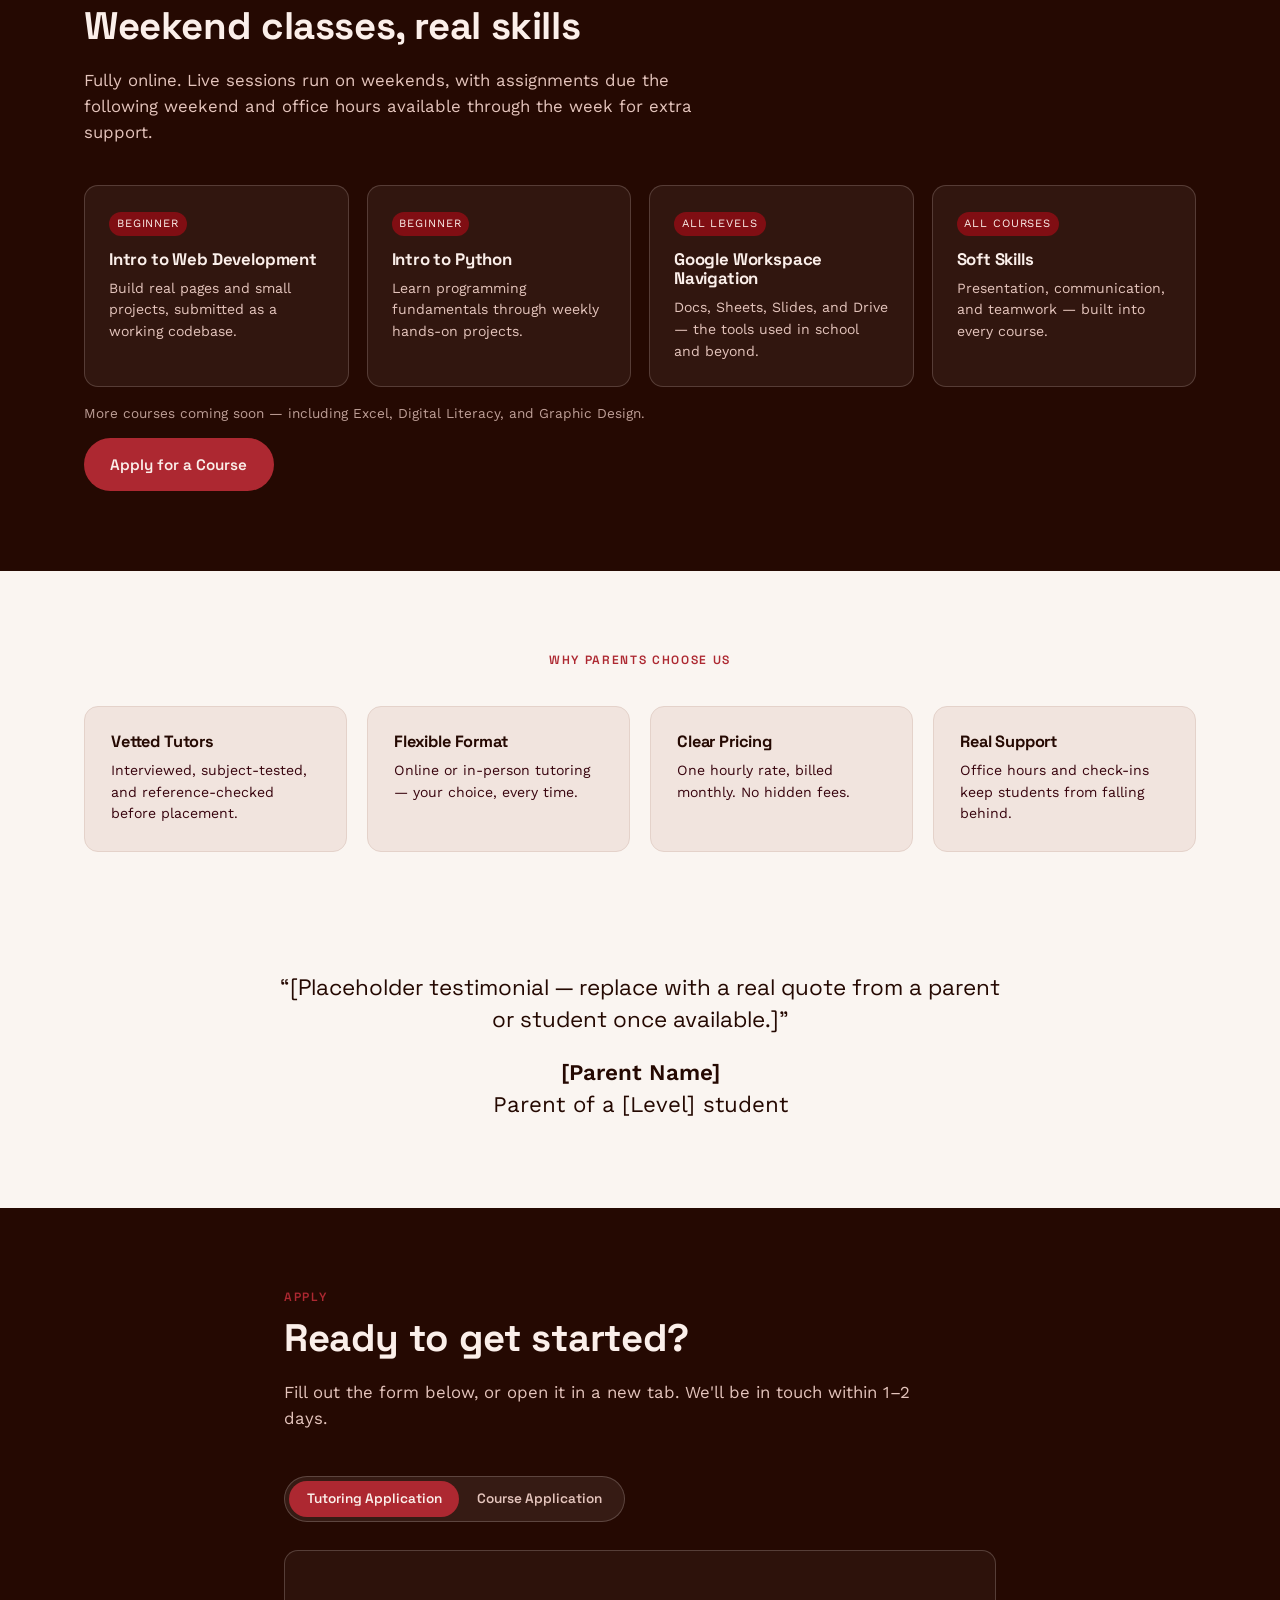
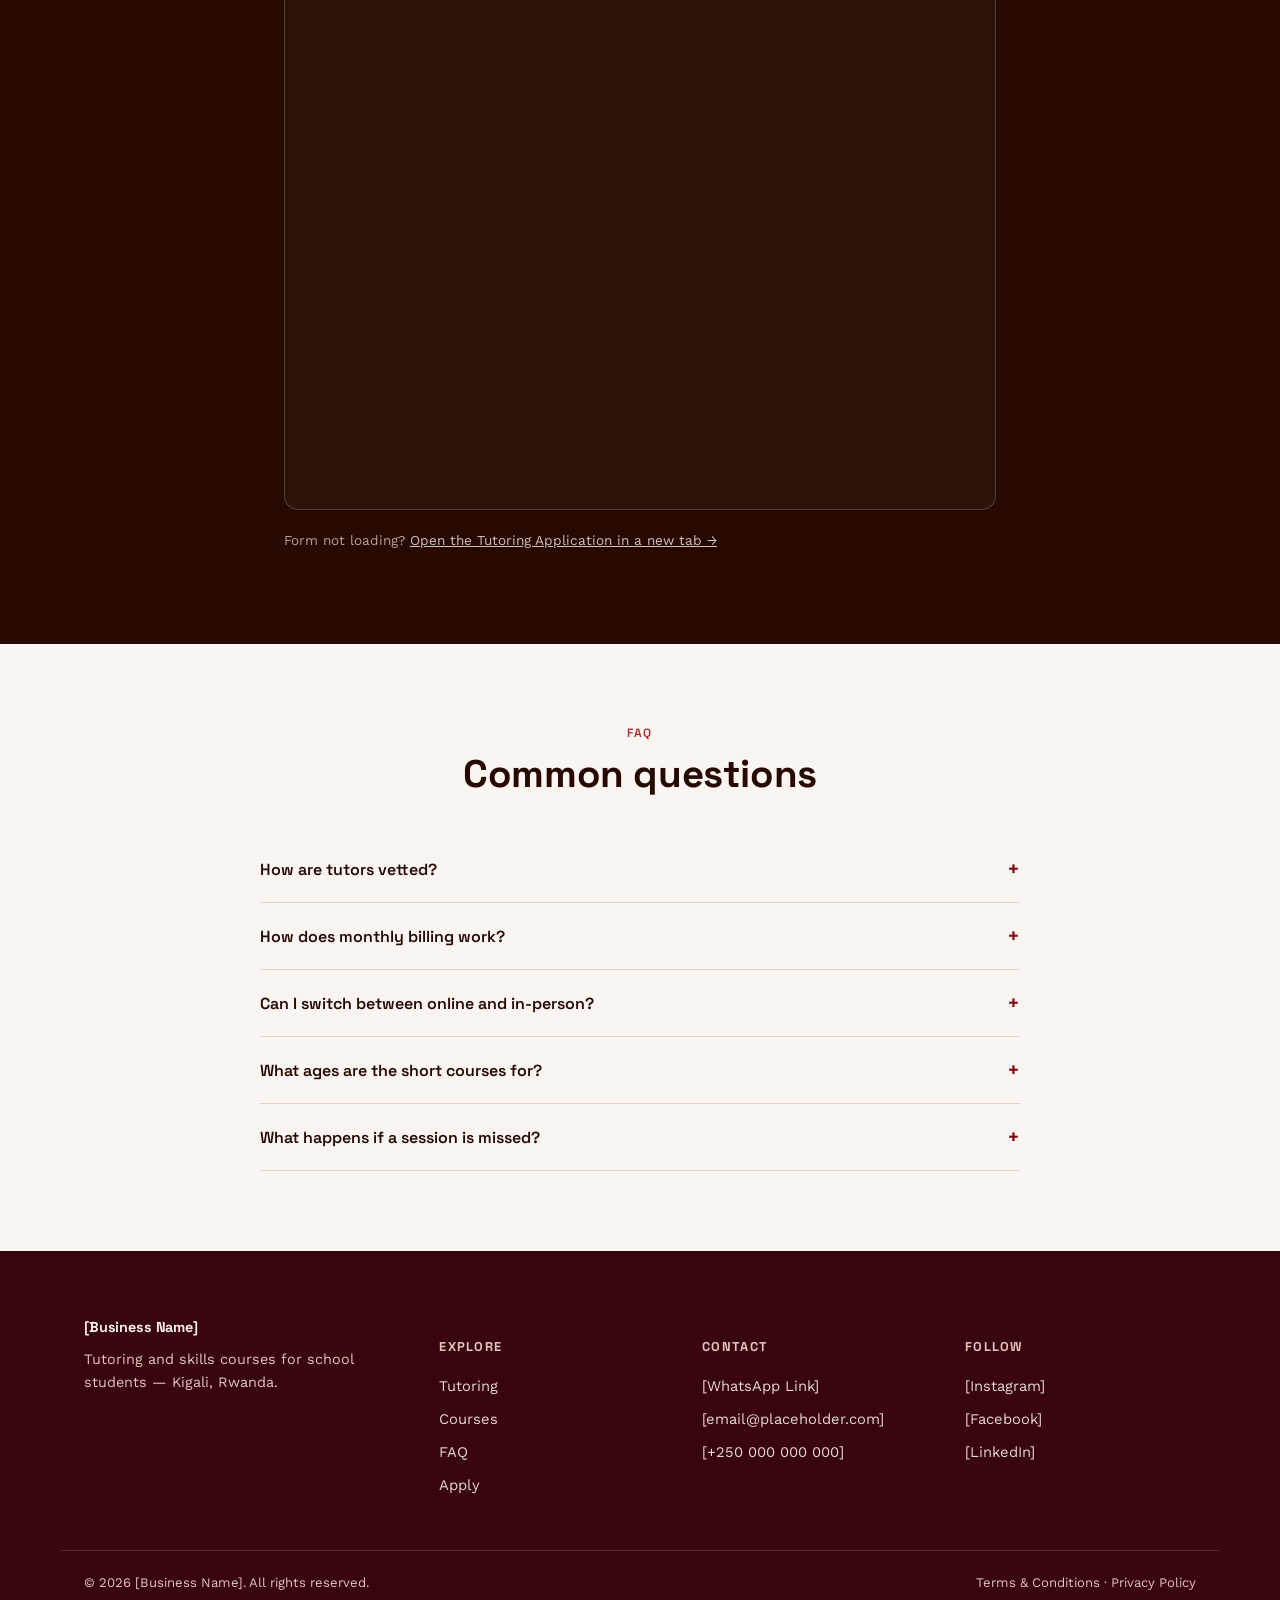
==== commit 77fdcf25: "---" ====
--- a/index.html
+++ b/index.html
@@ -232,7 +232,6 @@
     <blockquote>
       <p>“[Placeholder testimonial — replace with a real quote from a parent or student once available.]”</p>
       <footer>
-        <div class="avatar placeholder-box small" aria-hidden="true"></div>
         <div>
           <p class="t-name">[Parent Name]</p>
           <p class="t-role">Parent of a [Level] student</p>
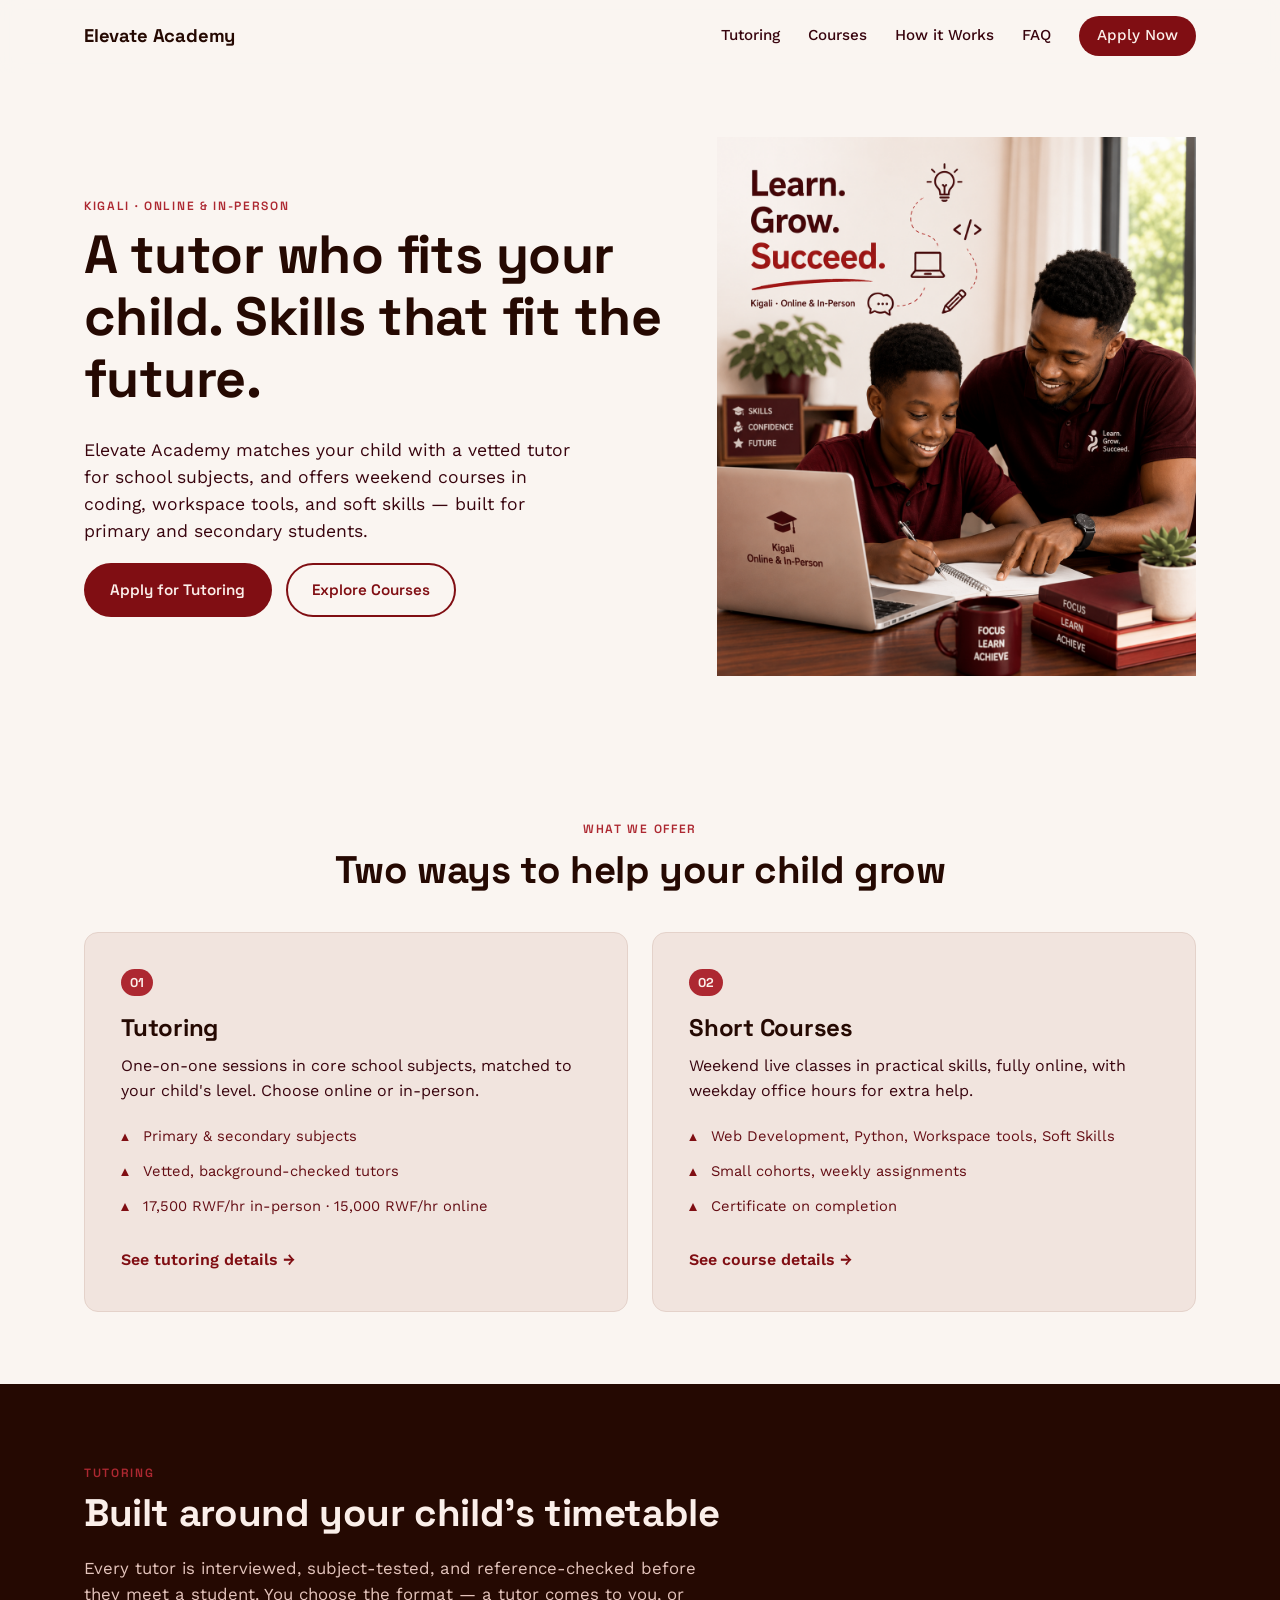
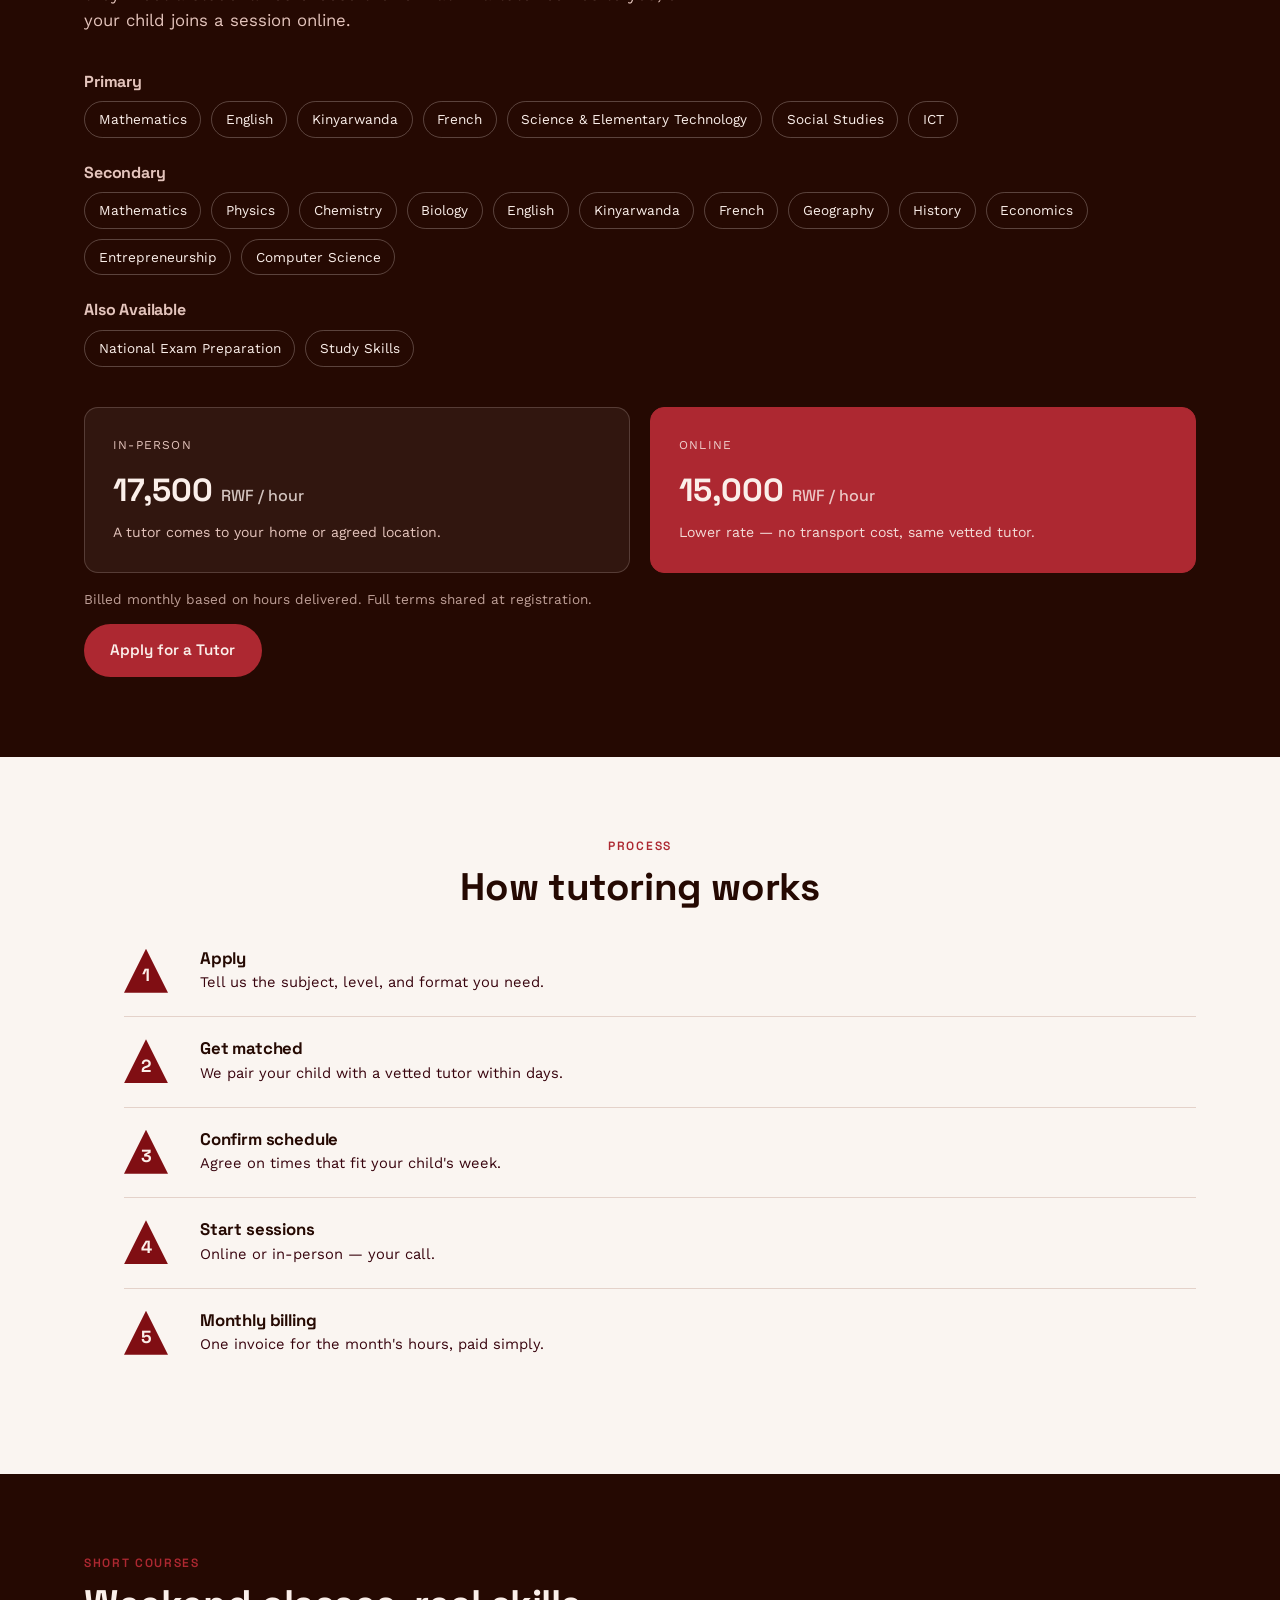
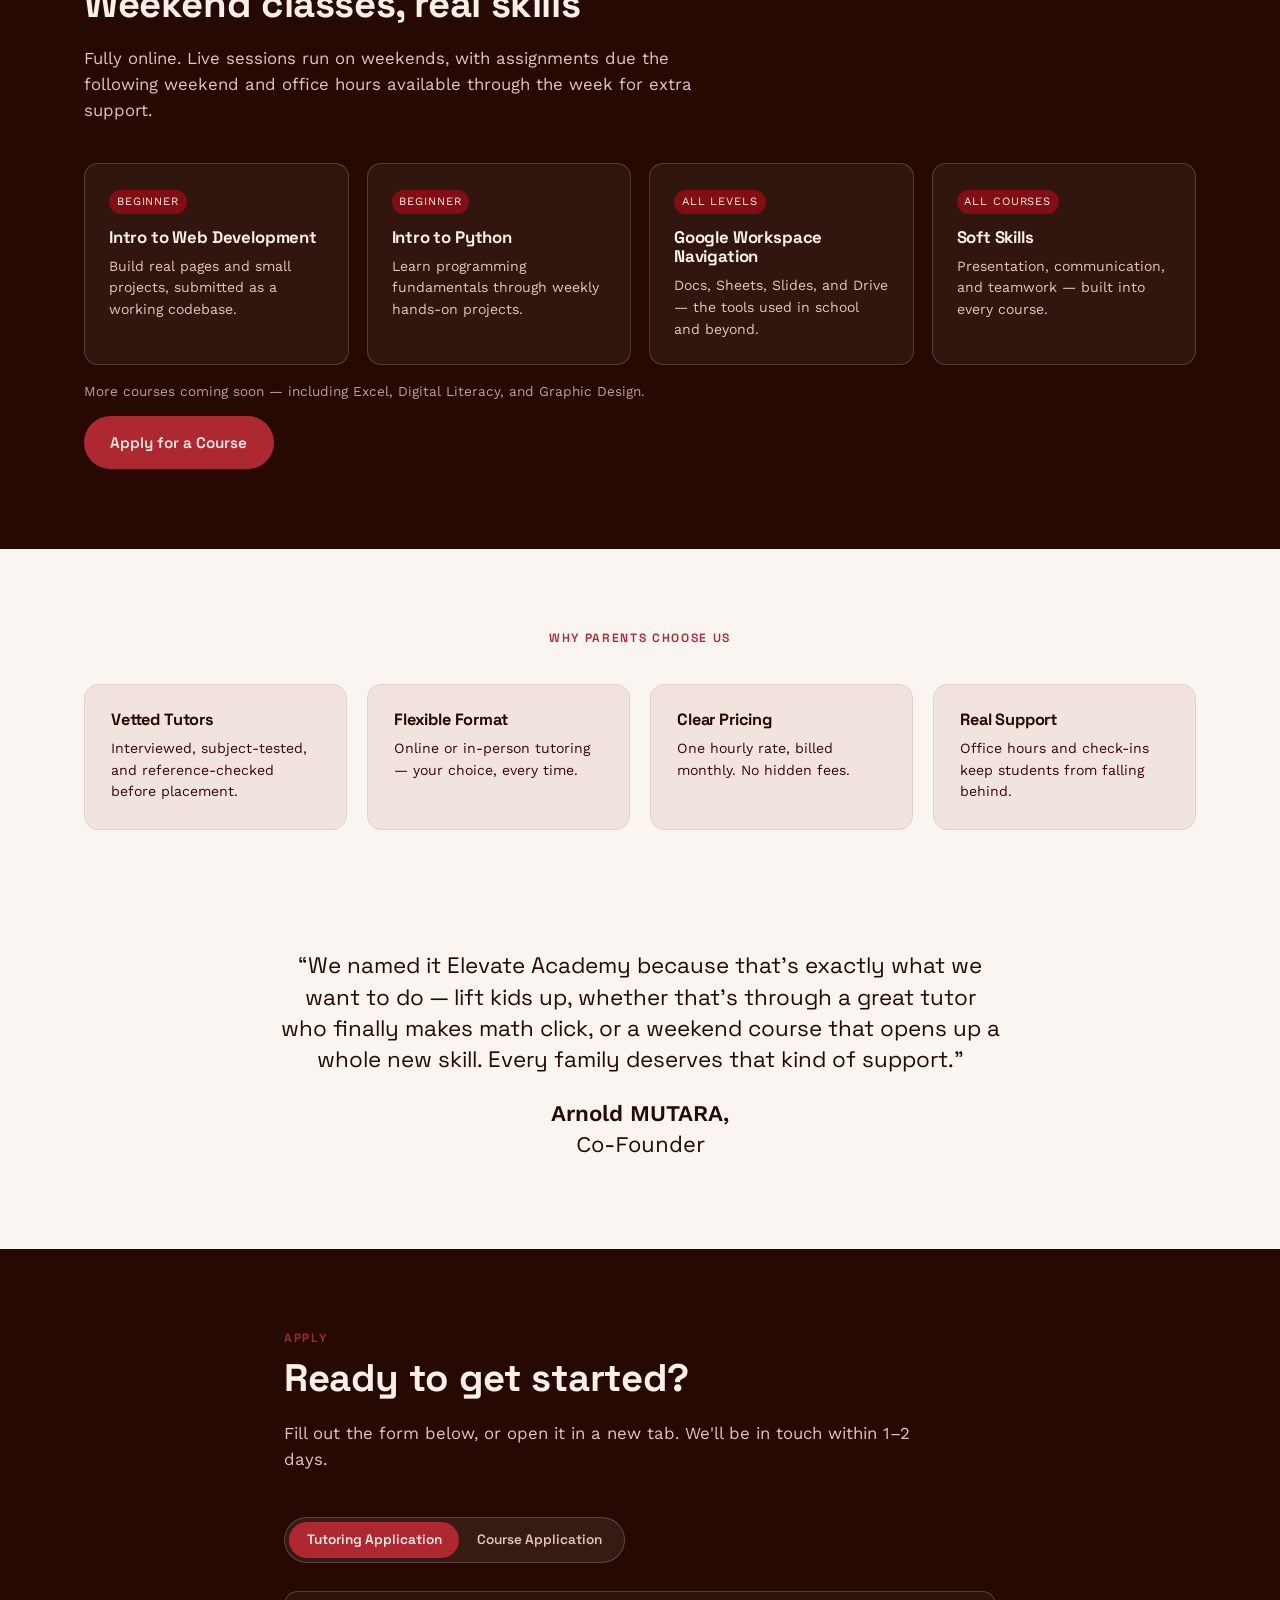
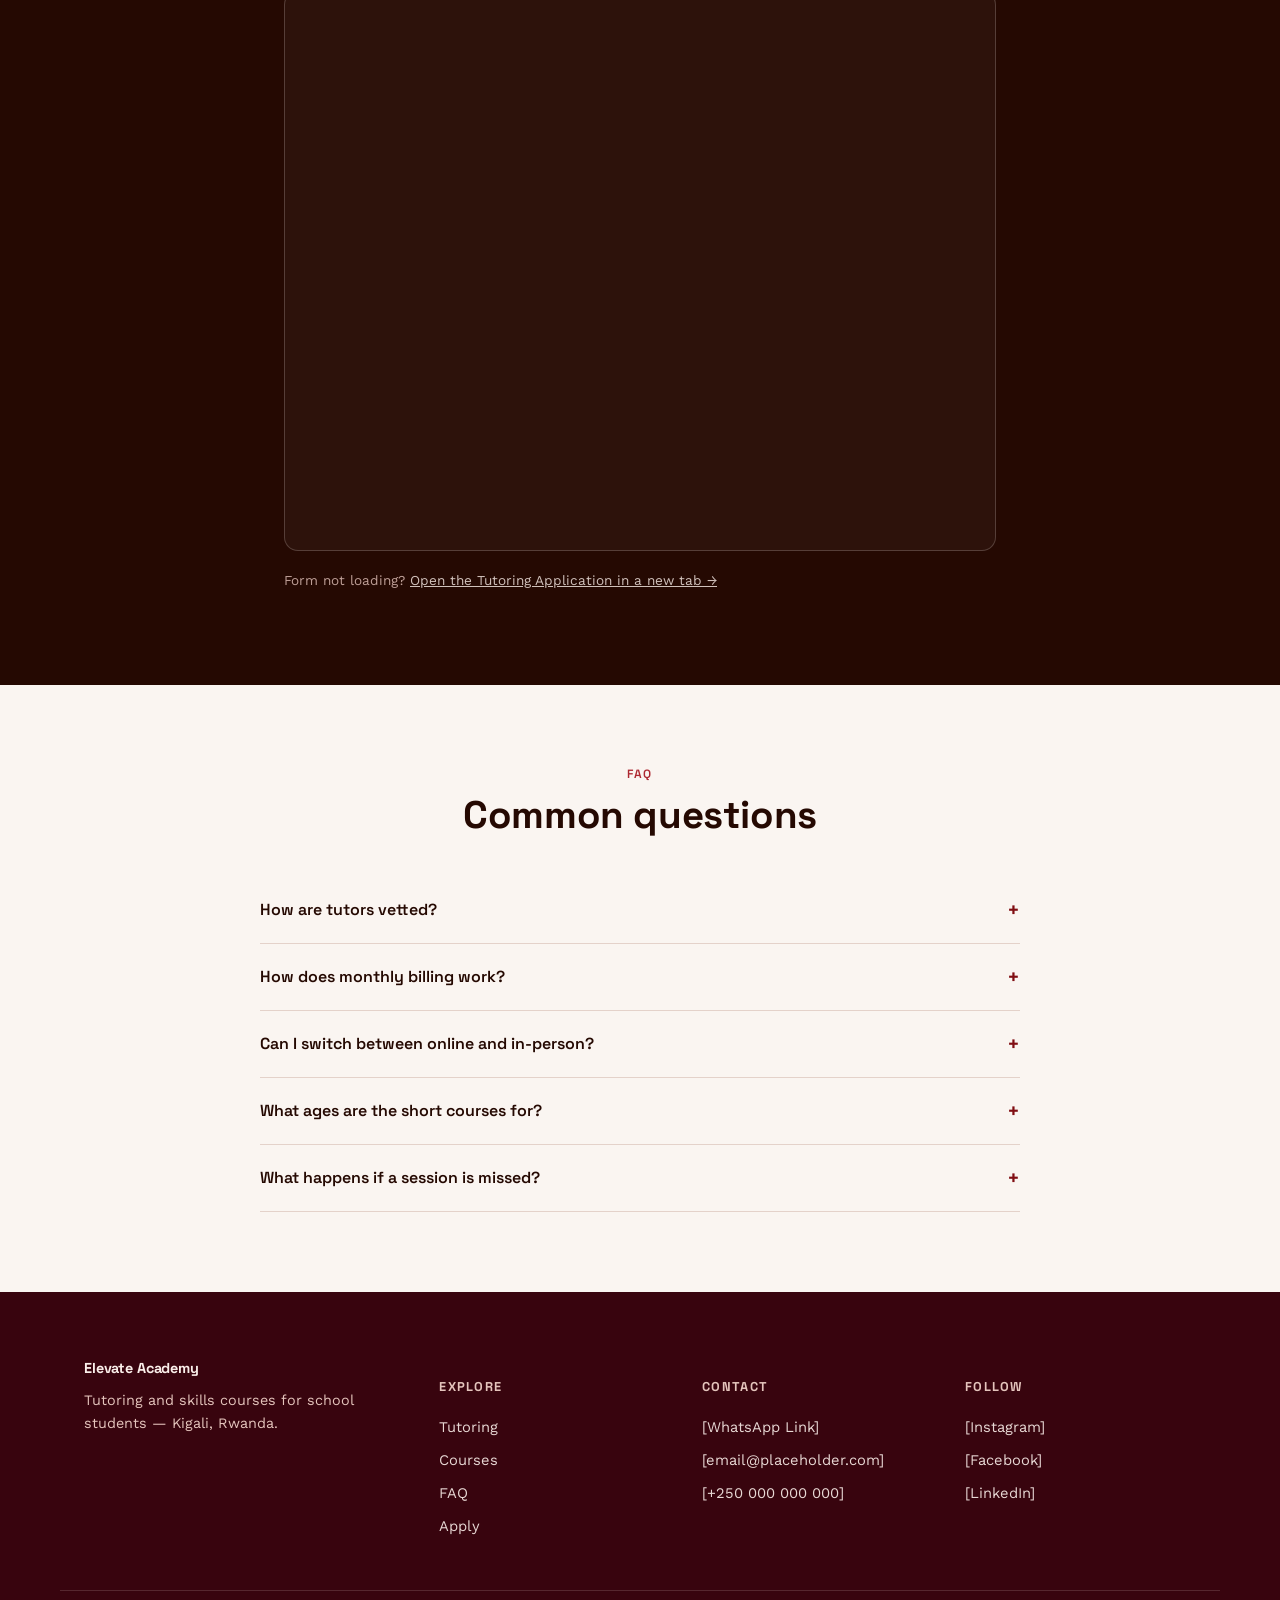
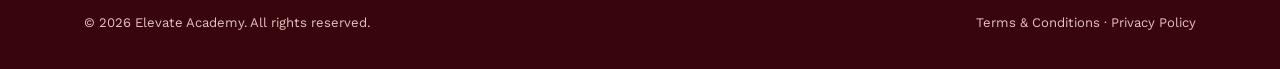
==== commit 7d25c5f6: "---" ====
--- a/index.html
+++ b/index.html
@@ -3,8 +3,8 @@
 <head>
 <meta charset="UTF-8">
 <meta name="viewport" content="width=device-width, initial-scale=1.0">
-<title>[Business Name] — Tutoring & Skills Courses</title>
-<meta name="description" content="[Business Name] connects students with vetted tutors and offers weekend skills courses for school kids, online and in-person.">
+<title>Elevate Academy</title>
+<meta name="description" content="Elevate Academy connects students with vetted tutors and offers weekend skills courses for school kids, online and in-person.">
 
 <link rel="preconnect" href="https://fonts.googleapis.com">
 <link rel="preconnect" href="https://fonts.gstatic.com" crossorigin>
@@ -17,7 +17,7 @@
 <!-- ================= HEADER ================= -->
 <header class="site-header" id="siteHeader">
   <div class="wrap header-inner">
-    <a href="#top" class="logo">[Business Name]</a>
+    <a href="#top" class="logo">Elevate Academy</a>
 
     <nav class="main-nav" id="mainNav">
       <a href="#tutoring">Tutoring</a>
@@ -37,14 +37,14 @@
 
   <!-- ================= HERO ================= -->
   <section class="hero">
-    <div class="tri-band" aria-hidden="true">
+    <!--<div class="tri-band" aria-hidden="true">
       <span></span><span></span><span></span><span></span><span></span><span></span><span></span><span></span>
-    </div>
+    </div>-->
     <div class="wrap hero-inner">
       <div class="hero-copy">
         <p class="eyebrow">Kigali · Online &amp; In-Person</p>
         <h1>A tutor who fits your child. Skills that fit the future.</h1>
-        <p class="lead">[Business Name] matches your child with a vetted tutor for school subjects, and offers
+        <p class="lead">Elevate Academy matches your child with a vetted tutor for school subjects, and offers
           weekend courses in coding, workspace tools, and soft skills — built for primary and secondary students.</p>
         <div class="hero-actions">
           <a href="#apply" class="btn btn-primary">Apply for Tutoring</a>
@@ -230,11 +230,11 @@
   <!-- ================= TESTIMONIAL PLACEHOLDER ================= -->
   <section class="testimonial wrap">
     <blockquote>
-      <p>“[Placeholder testimonial — replace with a real quote from a parent or student once available.]”</p>
+      <p>“We named it Elevate Academy because that's exactly what we want to do — lift kids up, whether that's through a great tutor who finally makes math click, or a weekend course that opens up a whole new skill. Every family deserves that kind of support.”</p>
       <footer>
         <div>
-          <p class="t-name">[Parent Name]</p>
-          <p class="t-role">Parent of a [Level] student</p>
+          <p class="t-name">Arnold MUTARA, </p>
+          <p class="t-role">Co-Founder</p>
         </div>
       </footer>
     </blockquote>
@@ -300,7 +300,7 @@
 <footer class="site-footer">
   <div class="wrap footer-inner">
     <div class="footer-brand">
-      <p class="logo">[Business Name]</p>
+      <p class="logo">Elevate Academy</p>
       <p>Tutoring and skills courses for school students — Kigali, Rwanda.</p>
     </div>
 
@@ -327,7 +327,7 @@
     </div>
   </div>
   <div class="wrap footer-bottom">
-    <p>© <span id="year"></span> [Business Name]. All rights reserved.</p>
+    <p>© <span id="year"></span> Elevate Academy. All rights reserved.</p>
     <p><a href="#">Terms &amp; Conditions</a> · <a href="#">Privacy Policy</a></p>
   </div>
 </footer>
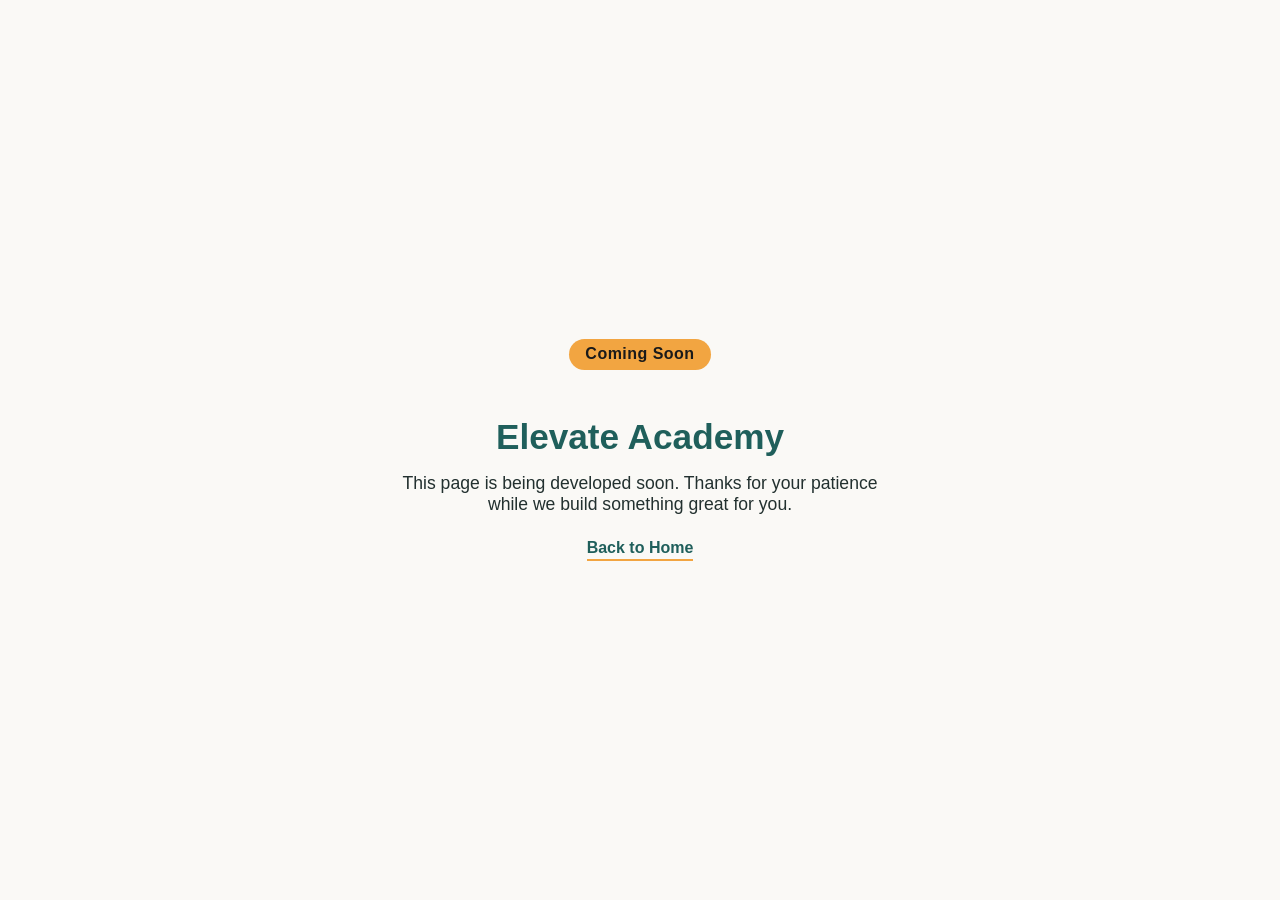
==== commit 1ba04c39: "update" ====
--- a/index.html
+++ b/index.html
@@ -1,337 +1,17 @@
-<!DOCTYPE html>
+﻿<!DOCTYPE html>
 <html lang="en">
 <head>
-<meta charset="UTF-8">
-<meta name="viewport" content="width=device-width, initial-scale=1.0">
-<title>Elevate Academy</title>
-<meta name="description" content="Elevate Academy connects students with vetted tutors and offers weekend skills courses for school kids, online and in-person.">
-
-<link rel="preconnect" href="https://fonts.googleapis.com">
-<link rel="preconnect" href="https://fonts.gstatic.com" crossorigin>
-<link href="https://fonts.googleapis.com/css2?family=Space+Grotesk:wght@400;500;600;700&family=Work+Sans:wght@400;500;600&display=swap" rel="stylesheet">
-
-<link rel="stylesheet" href="styles.css">
+  <meta charset="UTF-8">
+  <meta name="viewport" content="width=device-width, initial-scale=1.0">
+  <title>Elevate Academy - Elevate Academy</title>
+  <link rel="stylesheet" href="css/main.css">
 </head>
 <body>
-
-<!-- ================= HEADER ================= -->
-<header class="site-header" id="siteHeader">
-  <div class="wrap header-inner">
-    <a href="#top" class="logo">Elevate Academy</a>
-
-    <nav class="main-nav" id="mainNav">
-      <a href="#tutoring">Tutoring</a>
-      <a href="#courses">Courses</a>
-      <a href="#how-it-works">How it Works</a>
-      <a href="#faq">FAQ</a>
-      <a href="#apply" class="nav-cta">Apply Now</a>
-    </nav>
-
-    <button class="nav-toggle" id="navToggle" aria-label="Open menu" aria-expanded="false" aria-controls="mainNav">
-      <span></span><span></span><span></span>
-    </button>
+  <div class="placeholder-wrap">
+    <span class="badge">Coming Soon</span>
+    <h1>Elevate Academy</h1>
+    <p>This page is being developed soon. Thanks for your patience while we build something great for you.</p>
+    <a class="back-link" href="/">Back to Home</a>
   </div>
-</header>
-
-<main id="top">
-
-  <!-- ================= HERO ================= -->
-  <section class="hero">
-    <!--<div class="tri-band" aria-hidden="true">
-      <span></span><span></span><span></span><span></span><span></span><span></span><span></span><span></span>
-    </div>-->
-    <div class="wrap hero-inner">
-      <div class="hero-copy">
-        <p class="eyebrow">Kigali · Online &amp; In-Person</p>
-        <h1>A tutor who fits your child. Skills that fit the future.</h1>
-        <p class="lead">Elevate Academy matches your child with a vetted tutor for school subjects, and offers
-          weekend courses in coding, workspace tools, and soft skills — built for primary and secondary students.</p>
-        <div class="hero-actions">
-          <a href="#apply" class="btn btn-primary">Apply for Tutoring</a>
-          <a href="#courses" class="btn btn-ghost">Explore Courses</a>
-        </div>
-      </div>
-      <div>
-        <span><img src="1.png" alt="Tutor and student"></span>
-      </div>
-    </div>
-  </section>
-
-  <!-- ================= PATHWAYS ================= -->
-  <section class="pathways wrap" id="pathways">
-    <p class="eyebrow center">What We Offer</p>
-    <h2 class="section-title center">Two ways to help your child grow</h2>
-
-    <div class="path-grid">
-      <article class="path-card">
-        <span class="path-index">01</span>
-        <h3>Tutoring</h3>
-        <p>One-on-one sessions in core school subjects, matched to your child's level. Choose online or in-person.</p>
-        <ul class="path-list">
-          <li>Primary &amp; secondary subjects</li>
-          <li>Vetted, background-checked tutors</li>
-          <li>17,500 RWF/hr in-person · 15,000 RWF/hr online</li>
-        </ul>
-        <a href="#tutoring" class="link-arrow">See tutoring details →</a>
-      </article>
-
-      <article class="path-card">
-        <span class="path-index">02</span>
-        <h3>Short Courses</h3>
-        <p>Weekend live classes in practical skills, fully online, with weekday office hours for extra help.</p>
-        <ul class="path-list">
-          <li>Web Development, Python, Workspace tools, Soft Skills</li>
-          <li>Small cohorts, weekly assignments</li>
-          <li>Certificate on completion</li>
-        </ul>
-        <a href="#courses" class="link-arrow">See course details →</a>
-      </article>
-    </div>
-  </section>
-
-  <!-- ================= TUTORING ================= -->
-  <section class="section-dark" id="tutoring">
-    <div class="wrap">
-      <p class="eyebrow">Tutoring</p>
-      <h2 class="section-title">Built around your child's timetable</h2>
-      <p class="section-intro">Every tutor is interviewed, subject-tested, and reference-checked before they meet a
-        student. You choose the format — a tutor comes to you, or your child joins a session online.</p>
-
-      <div class="subjects-block">
-        <div class="subject-group">
-          <h4>Primary</h4>
-          <div class="chip-row">
-            <span class="chip">Mathematics</span>
-            <span class="chip">English</span>
-            <span class="chip">Kinyarwanda</span>
-            <span class="chip">French</span>
-            <span class="chip">Science &amp; Elementary Technology</span>
-            <span class="chip">Social Studies</span>
-            <span class="chip">ICT</span>
-          </div>
-        </div>
-        <div class="subject-group">
-          <h4>Secondary</h4>
-          <div class="chip-row">
-            <span class="chip">Mathematics</span>
-            <span class="chip">Physics</span>
-            <span class="chip">Chemistry</span>
-            <span class="chip">Biology</span>
-            <span class="chip">English</span>
-            <span class="chip">Kinyarwanda</span>
-            <span class="chip">French</span>
-            <span class="chip">Geography</span>
-            <span class="chip">History</span>
-            <span class="chip">Economics</span>
-            <span class="chip">Entrepreneurship</span>
-            <span class="chip">Computer Science</span>
-          </div>
-        </div>
-        <div class="subject-group">
-          <h4>Also Available</h4>
-          <div class="chip-row">
-            <span class="chip">National Exam Preparation</span>
-            <span class="chip">Study Skills</span>
-          </div>
-        </div>
-      </div>
-
-      <div class="pricing-row">
-        <div class="price-card">
-          <p class="price-label">In-Person</p>
-          <p class="price-value">17,500 <span>RWF / hour</span></p>
-          <p class="price-note">A tutor comes to your home or agreed location.</p>
-        </div>
-        <div class="price-card price-card-accent">
-          <p class="price-label">Online</p>
-          <p class="price-value">15,000 <span>RWF / hour</span></p>
-          <p class="price-note">Lower rate — no transport cost, same vetted tutor.</p>
-        </div>
-      </div>
-
-      <p class="fine-print">Billed monthly based on hours delivered. Full terms shared at registration.</p>
-      <a href="#apply" class="btn btn-primary">Apply for a Tutor</a>
-    </div>
-  </section>
-
-  <!-- ================= HOW IT WORKS ================= -->
-  <section class="wrap how-it-works" id="how-it-works">
-    <p class="eyebrow center">Process</p>
-    <h2 class="section-title center">How tutoring works</h2>
-
-    <ol class="steps">
-      <li><span class="step-num">1</span><div><h4>Apply</h4><p>Tell us the subject, level, and format you need.</p></div></li>
-      <li><span class="step-num">2</span><div><h4>Get matched</h4><p>We pair your child with a vetted tutor within days.</p></div></li>
-      <li><span class="step-num">3</span><div><h4>Confirm schedule</h4><p>Agree on times that fit your child's week.</p></div></li>
-      <li><span class="step-num">4</span><div><h4>Start sessions</h4><p>Online or in-person — your call.</p></div></li>
-      <li><span class="step-num">5</span><div><h4>Monthly billing</h4><p>One invoice for the month's hours, paid simply.</p></div></li>
-    </ol>
-  </section>
-
-  <!-- ================= COURSES ================= -->
-  <section class="section-dark" id="courses">
-    <div class="wrap">
-      <p class="eyebrow">Short Courses</p>
-      <h2 class="section-title">Weekend classes, real skills</h2>
-      <p class="section-intro">Fully online. Live sessions run on weekends, with assignments due the following
-        weekend and office hours available through the week for extra support.</p>
-
-      <div class="course-grid">
-        <article class="course-card">
-          <span class="course-tag">Beginner</span>
-          <h3>Intro to Web Development</h3>
-          <p>Build real pages and small projects, submitted as a working codebase.</p>
-        </article>
-        <article class="course-card">
-          <span class="course-tag">Beginner</span>
-          <h3>Intro to Python</h3>
-          <p>Learn programming fundamentals through weekly hands-on projects.</p>
-        </article>
-        <article class="course-card">
-          <span class="course-tag">All levels</span>
-          <h3>Google Workspace Navigation</h3>
-          <p>Docs, Sheets, Slides, and Drive — the tools used in school and beyond.</p>
-        </article>
-        <article class="course-card">
-          <span class="course-tag">All courses</span>
-          <h3>Soft Skills</h3>
-          <p>Presentation, communication, and teamwork — built into every course.</p>
-        </article>
-      </div>
-
-      <p class="fine-print">More courses coming soon — including Excel, Digital Literacy, and Graphic Design.</p>
-      <a href="#apply" class="btn btn-primary">Apply for a Course</a>
-    </div>
-  </section>
-
-  <!-- ================= WHY US ================= -->
-  <section class="wrap why-us">
-    <p class="eyebrow center">Why Parents Choose Us</p>
-    <div class="badge-grid">
-      <div class="badge-item">
-        <h4>Vetted Tutors</h4>
-        <p>Interviewed, subject-tested, and reference-checked before placement.</p>
-      </div>
-      <div class="badge-item">
-        <h4>Flexible Format</h4>
-        <p>Online or in-person tutoring — your choice, every time.</p>
-      </div>
-      <div class="badge-item">
-        <h4>Clear Pricing</h4>
-        <p>One hourly rate, billed monthly. No hidden fees.</p>
-      </div>
-      <div class="badge-item">
-        <h4>Real Support</h4>
-        <p>Office hours and check-ins keep students from falling behind.</p>
-      </div>
-    </div>
-  </section>
-
-  <!-- ================= TESTIMONIAL PLACEHOLDER ================= -->
-  <section class="testimonial wrap">
-    <blockquote>
-      <p>“We named it Elevate Academy because that's exactly what we want to do — lift kids up, whether that's through a great tutor who finally makes math click, or a weekend course that opens up a whole new skill. Every family deserves that kind of support.”</p>
-      <footer>
-        <div>
-          <p class="t-name">Arnold MUTARA, </p>
-          <p class="t-role">Co-Founder</p>
-        </div>
-      </footer>
-    </blockquote>
-  </section>
-
-  <!-- ================= APPLY ================= -->
-  <section class="section-dark" id="apply">
-    <div class="wrap apply-wrap">
-      <p class="eyebrow">Apply</p>
-      <h2 class="section-title">Ready to get started?</h2>
-      <p class="section-intro">Fill out the form below, or open it in a new tab. We'll be in touch within 1–2 days.</p>
-
-      <div class="apply-toggle" role="tablist" aria-label="Choose application type">
-        <button class="toggle-btn is-active" data-target="form-tutoring" role="tab" aria-selected="true">Tutoring Application</button>
-        <button class="toggle-btn" data-target="form-courses" role="tab" aria-selected="false">Course Application</button>
-      </div>
-
-      <div class="form-embed" id="form-tutoring">
-        <!-- Replace src below with your live Google Form / Airtable form embed URL -->
-        <iframe src="about:blank" title="Tutoring application form placeholder" loading="lazy"></iframe>
-        <p class="fine-print">Form not loading? <a href="#" id="tutoringFormLink">Open the Tutoring Application in a new tab →</a></p>
-      </div>
-
-      <div class="form-embed" id="form-courses" hidden>
-        <iframe src="about:blank" title="Course application form placeholder" loading="lazy"></iframe>
-        <p class="fine-print">Form not loading? <a href="#" id="courseFormLink">Open the Course Application in a new tab →</a></p>
-      </div>
-    </div>
-  </section>
-
-  <!-- ================= FAQ ================= -->
-  <section class="wrap faq" id="faq">
-    <p class="eyebrow center">FAQ</p>
-    <h2 class="section-title center">Common questions</h2>
-
-    <div class="accordion">
-      <div class="acc-item">
-        <button class="acc-trigger" aria-expanded="false">How are tutors vetted?</button>
-        <div class="acc-panel"><p>Every tutor goes through an interview, a subject-competency check, and reference checks before being matched with a student.</p></div>
-      </div>
-      <div class="acc-item">
-        <button class="acc-trigger" aria-expanded="false">How does monthly billing work?</button>
-        <div class="acc-panel"><p>Tutors log hours delivered. At month-end you receive one invoice for the total hours, due by the 5th of the following month.</p></div>
-      </div>
-      <div class="acc-item">
-        <button class="acc-trigger" aria-expanded="false">Can I switch between online and in-person?</button>
-        <div class="acc-panel"><p>Yes — format is chosen per session based on what works best for your family.</p></div>
-      </div>
-      <div class="acc-item">
-        <button class="acc-trigger" aria-expanded="false">What ages are the short courses for?</button>
-        <div class="acc-panel"><p>Courses are designed for primary and secondary students. Each course page notes the recommended level.</p></div>
-      </div>
-      <div class="acc-item">
-        <button class="acc-trigger" aria-expanded="false">What happens if a session is missed?</button>
-        <div class="acc-panel"><p>[Placeholder — add your rescheduling / missed-session policy here.]</p></div>
-      </div>
-    </div>
-  </section>
-
-</main>
-
-<!-- ================= FOOTER ================= -->
-<footer class="site-footer">
-  <div class="wrap footer-inner">
-    <div class="footer-brand">
-      <p class="logo">Elevate Academy</p>
-      <p>Tutoring and skills courses for school students — Kigali, Rwanda.</p>
-    </div>
-
-    <div class="footer-col">
-      <h5>Explore</h5>
-      <a href="#tutoring">Tutoring</a>
-      <a href="#courses">Courses</a>
-      <a href="#faq">FAQ</a>
-      <a href="#apply">Apply</a>
-    </div>
-
-    <div class="footer-col">
-      <h5>Contact</h5>
-      <a href="#">[WhatsApp Link]</a>
-      <a href="mailto:hello@example.com">[email@placeholder.com]</a>
-      <a href="tel:+250000000000">[+250 000 000 000]</a>
-    </div>
-
-    <div class="footer-col">
-      <h5>Follow</h5>
-      <a href="#">[Instagram]</a>
-      <a href="#">[Facebook]</a>
-      <a href="#">[LinkedIn]</a>
-    </div>
-  </div>
-  <div class="wrap footer-bottom">
-    <p>© <span id="year"></span> Elevate Academy. All rights reserved.</p>
-    <p><a href="#">Terms &amp; Conditions</a> · <a href="#">Privacy Policy</a></p>
-  </div>
-</footer>
-
-<script src="script.js"></script>
 </body>
 </html>
--- a/css/main.css
+++ b/css/main.css
@@ -0,0 +1,60 @@
+﻿:root {
+  --brand-primary: #1f5f5b;
+  --brand-accent: #f2a541;
+  --bg: #faf9f6;
+  --text: #22302f;
+}
+
+* { box-sizing: border-box; }
+
+body {
+  margin: 0;
+  font-family: 'Segoe UI', Arial, sans-serif;
+  background: var(--bg);
+  color: var(--text);
+}
+
+.placeholder-wrap {
+  min-height: 100vh;
+  display: flex;
+  flex-direction: column;
+  align-items: center;
+  justify-content: center;
+  text-align: center;
+  padding: 2rem;
+}
+
+.placeholder-wrap h1 {
+  font-size: 2.2rem;
+  color: var(--brand-primary);
+  margin-bottom: 0.5rem;
+}
+
+.placeholder-wrap p {
+  font-size: 1.1rem;
+  max-width: 480px;
+  margin: 0.5rem 0 1.5rem;
+}
+
+.badge {
+  display: inline-block;
+  padding: 0.4rem 1rem;
+  background: var(--brand-accent);
+  color: #1a1a1a;
+  border-radius: 999px;
+  font-weight: 600;
+  letter-spacing: 0.03em;
+  margin-bottom: 1.5rem;
+}
+
+.back-link {
+  color: var(--brand-primary);
+  text-decoration: none;
+  font-weight: 600;
+  border-bottom: 2px solid var(--brand-accent);
+  padding-bottom: 2px;
+}
+
+.back-link:hover {
+  opacity: 0.8;
+}
